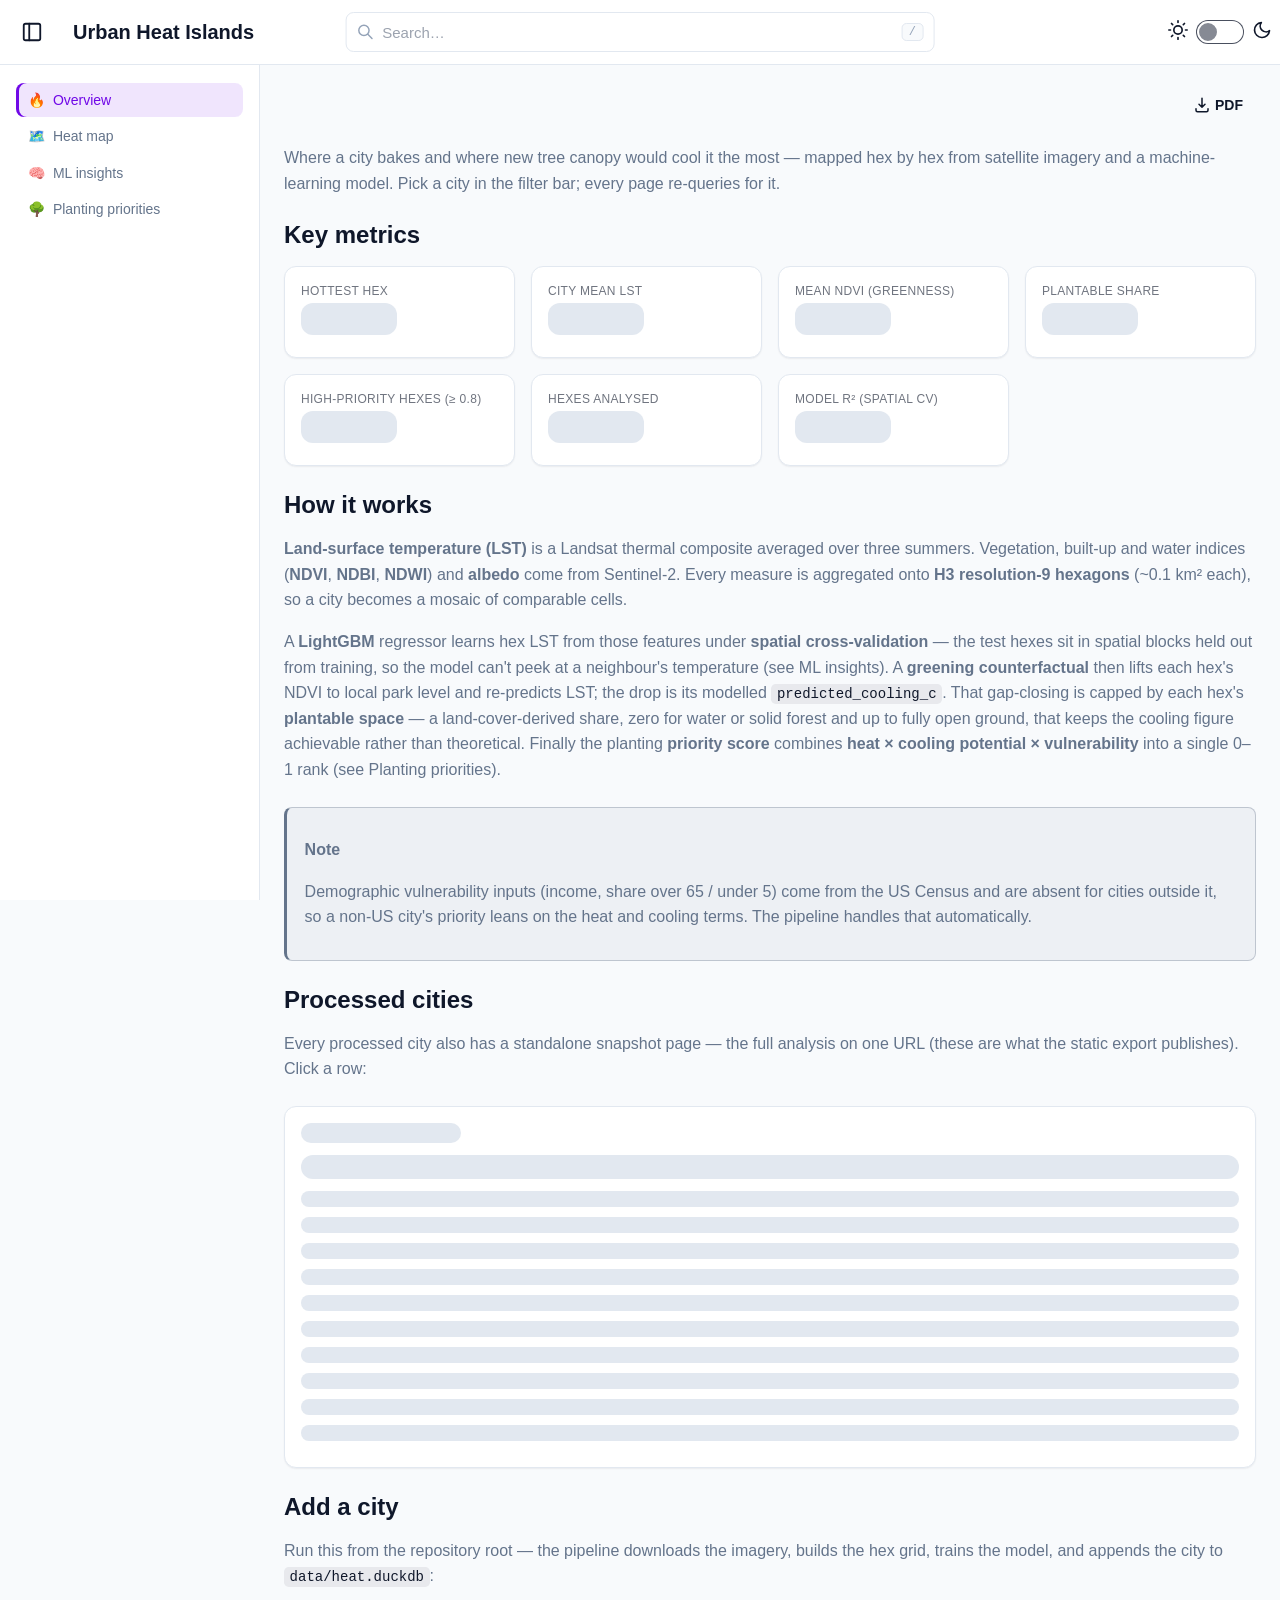
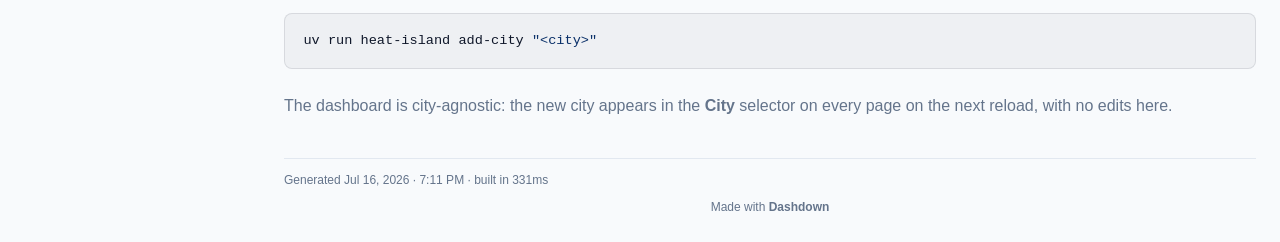
==== site/index.html @ 96547f00 "GitHub Pages: static per-city snapshot pages, committed export, deploy workflow - pages/cities/[city" ====
<!doctype html>
<html lang="en">
<head>
  <meta charset="utf-8" />
  <meta name="viewport" content="width=device-width,initial-scale=1" />
  
  <base href="./"><script>(function(){var n=0,p=location.pathname;p=p.replace(/index\.html$/,'');if(p.charAt(p.length-1)!=='/')p+='/';for(var i=0;i<n;i++)p=p.replace(/[^/]*\/$/,'');var b=document.getElementsByTagName('base')[0];if(b)b.href=location.origin+p;})();</script>
  <title>Overview · Urban Heat Islands</title>
  
  <link rel="icon" href="_dashdown/static/favicon.svg" />
  <!-- Apply theme + embed mode before any paint to prevent flash -->
  <script>
    (function() {
      var p = new URLSearchParams(window.location.search);
      // Embedded view: hide the app shell before first paint. The live server
      // also omits the chrome HTML server-side; this covers the static build
      // (whose template always ships the shell) and any pre-Alpine flash.
      if (p.has('_embed')) document.documentElement.classList.add('dashdown-embed');
      // ?_theme=light|dark lets an embedding host pin the iframe's theme.
      var t = p.get('_theme') || localStorage.getItem('theme') ||
        (window.matchMedia('(prefers-color-scheme: dark)').matches ? 'dark' : 'light');
      document.documentElement.setAttribute('data-theme', t);
      // Desktop sidebar collapse: a saved choice (per-browser) wins over the
      // configured default. Set the class before first paint to avoid a flash;
      // the CSS only acts on it ≥md, and Alpine's $watch keeps it in sync after.
      var sc = localStorage.getItem('dashdown-sidebar-collapsed');
      var collapsed = sc === null ? false : sc === '1';
      if (collapsed) document.documentElement.classList.add('dashdown-sidebar-collapsed');
    })();
    // Theme-switch colour crossfade: add a transient class so the scoped
    // transition in dashdown.css glides light<->dark for ~360ms, then remove it
    // so ordinary hovers stay snappy. No-op under prefers-reduced-motion. Called
    // by the Alpine theme $watch and the OS-preference listener below — never on
    // the initial pre-paint theme set, so first load doesn't fade in.
    window.__dashdownThemeFlash = function () {
      var el = document.documentElement;
      if (window.matchMedia &&
          window.matchMedia('(prefers-reduced-motion: reduce)').matches) return;
      el.classList.add('dashdown-theme-anim');
      window.clearTimeout(el._dashdownThemeTimer);
      el._dashdownThemeTimer = window.setTimeout(function () {
        el.classList.remove('dashdown-theme-anim');
      }, 360);
    };
  </script>
  <!-- Auto-detect OS theme changes while the page is open, unless the user
       has explicitly picked a theme (stored in localStorage). Alpine's
       $watch on `theme` syncs the data-theme attribute. -->
  <script>
    (function() {
      var mq = window.matchMedia('(prefers-color-scheme: dark)');
      var onChange = function(e) {
        if (localStorage.getItem('theme')) return; // user override wins
        var t = e.matches ? 'dark' : 'light';
        if (window.__dashdownThemeFlash) window.__dashdownThemeFlash();
        document.documentElement.setAttribute('data-theme', t);
        var body = document.body;
        if (body && body._x_dataStack) {
          var data = window.Alpine && Alpine.$data ? Alpine.$data(body) : null;
          if (data) data.theme = t;
        }
      };
      if (mq.addEventListener) mq.addEventListener('change', onChange);
      else if (mq.addListener) mq.addListener(onChange);
    })();
  </script>
  <!-- Self-hosted Tailwind + DaisyUI, pre-built at release time. Replaces the
       in-browser Tailwind runtime compiler (and the DaisyUI stylesheet) — no
       external request, no in-browser compile, works offline. -->
  <link rel="stylesheet" href="_dashdown/static/vendor/tailwind.css" />
  <!-- Dashdown custom CSS — after the vendor CSS so its overrides win. -->
  <link rel="stylesheet" href="_dashdown/static/dashdown.css" />
  <script src="_dashdown/static/vendor/echarts.min.js"></script>
</head>
<body x-data="{
  theme: (new URLSearchParams(window.location.search).get('_theme')) ||
         localStorage.getItem('theme') ||
         (window.matchMedia('(prefers-color-scheme: dark)').matches ? 'dark' : 'light'),
  sidebarOpen: false,
  sidebarCollapsed: (function(){ var s = localStorage.getItem('dashdown-sidebar-collapsed'); return s === null ? false : s === '1'; })()
}"
      x-init="document.documentElement.setAttribute('data-theme', theme);
             $watch('theme', value => { if (window.__dashdownThemeFlash) window.__dashdownThemeFlash(); document.documentElement.setAttribute('data-theme', value); });
             $watch('sidebarCollapsed', value => { localStorage.setItem('dashdown-sidebar-collapsed', value ? '1' : '0'); document.documentElement.classList.toggle('dashdown-sidebar-collapsed', value); });">
  
  
  
  
  <header class="dashdown-header navbar bg-base-100 border-b border-base-300">
    
    <div class="flex-none md:hidden">
      <!-- Mobile hamburger menu -->
      <button class="dashdown-mobile-menu-btn btn btn-square btn-ghost"
              aria-label="Open navigation menu"
              @click="sidebarOpen = !sidebarOpen">
        <svg xmlns="http://www.w3.org/2000/svg" width="24" height="24" viewBox="0 0 24 24" fill="none" stroke="currentColor" stroke-width="2" stroke-linecap="round" stroke-linejoin="round">
          <path stroke-linecap="round" stroke-linejoin="round" stroke-width="2" d="M4 6h16M4 12h16M4 18h16" />
        </svg>
      </button>
    </div>
    
    
    <!-- Desktop sidebar collapse toggle. Hidden on mobile (the slide-in
         hamburger handles small screens — see .dashdown-sidebar-toggle-wrap CSS);
         stays visible when collapsed so the nav is one click back. -->
    <div class="flex-none dashdown-sidebar-toggle-wrap">
      <button class="dashdown-sidebar-toggle btn btn-square btn-ghost"
              :class="{ 'is-collapsed': sidebarCollapsed }"
              aria-label="Toggle sidebar"
              :aria-pressed="sidebarCollapsed"
              :title="sidebarCollapsed ? 'Show sidebar' : 'Hide sidebar'"
              @click="sidebarCollapsed = !sidebarCollapsed">
        <svg xmlns="http://www.w3.org/2000/svg" width="22" height="22" viewBox="0 0 24 24" fill="none" stroke="currentColor" stroke-width="2" stroke-linecap="round" stroke-linejoin="round" aria-hidden="true">
          <rect x="3" y="3" width="18" height="18" rx="2" /><path d="M9 3v18" />
        </svg>
      </button>
    </div>
    
    <div class="flex-1 dashdown-brand-wrap">
      <a href="index.html" class="dashdown-brand btn btn-ghost text-xl font-bold"><span class="dashdown-brand-title">Urban Heat Islands</span></a>
    </div>
    
    
    <div class="dashdown-header-search"><div class="dashdown-site-search" data-async-component="site-search" data-config='{"max_results":8}'>
  <div class="dashdown-site-search-box">
    <svg class="dashdown-site-search-icon" fill="none" stroke="currentColor" stroke-width="2" viewBox="0 0 24 24" aria-hidden="true"><path stroke-linecap="round" d="M21 21l-6-6m2-5a7 7 0 11-14 0 7 7 0 0114 0z"/></svg>
    <input type="text" class="input input-sm dashdown-site-search-input" placeholder="Search…" aria-label="Search documentation" autocomplete="off" spellcheck="false" role="combobox" aria-expanded="false" aria-autocomplete="list">
    <kbd class="dashdown-site-search-hint" aria-hidden="true">/</kbd>
  </div>
  <div class="dashdown-site-search-results" role="listbox" hidden></div>
</div></div>
    
    <div class="flex-none dashdown-header-actions">
      
      
      
      <label class="flex cursor-pointer gap-2">
        <svg xmlns="http://www.w3.org/2000/svg" width="20" height="20" viewBox="0 0 24 24" fill="none" stroke="currentColor" stroke-width="2" stroke-linecap="round" stroke-linejoin="round">
          <circle cx="12" cy="12" r="5" />
          <path d="M12 1v2M12 21v2M4.2 4.2l1.4 1.4M18.4 18.4l1.4 1.4M1 12h2M21 12h2M4.2 19.8l1.4-1.4M18.4 5.6l1.4-1.4" />
        </svg>
        <input type="checkbox" :checked="theme === 'dark'" class="toggle" @click="theme = theme === 'light' ? 'dark' : 'light'; localStorage.setItem('theme', theme)" />
        <svg xmlns="http://www.w3.org/2000/svg" width="20" height="20" viewBox="0 0 24 24" fill="none" stroke="currentColor" stroke-width="2" stroke-linecap="round" stroke-linejoin="round">
          <path d="M21 12.79A9 9 0 1 1 11.21 3 7 7 0 0 0 21 12.79z"></path>
        </svg>
      </label>
    </div>
  </header>
  
  
  
  <div class="dashdown-layout">
    
    <aside class="dashdown-sidebar bg-base-200 border-r border-base-300"
           :class="{ 'open': sidebarOpen }">
      
      
      <div class="dashdown-sidebar-search"><div class="dashdown-site-search" data-async-component="site-search" data-config='{"max_results":8}'>
  <div class="dashdown-site-search-box">
    <svg class="dashdown-site-search-icon" fill="none" stroke="currentColor" stroke-width="2" viewBox="0 0 24 24" aria-hidden="true"><path stroke-linecap="round" d="M21 21l-6-6m2-5a7 7 0 11-14 0 7 7 0 0114 0z"/></svg>
    <input type="text" class="input input-sm dashdown-site-search-input" placeholder="Search…" aria-label="Search documentation" autocomplete="off" spellcheck="false" role="combobox" aria-expanded="false" aria-autocomplete="list">
    <kbd class="dashdown-site-search-hint" aria-hidden="true">/</kbd>
  </div>
  <div class="dashdown-site-search-results" role="listbox" hidden></div>
</div></div>
      
      <nav class="dashdown-sidenav">
        <ul class="dashdown-sidenav-list p-4">
<li class="dashdown-sidenav-item">
<a href="index.html" class="dashdown-sidenav-link active"><span class="dashdown-sidenav-icon">🔥</span> Overview</a>
</li>
<li class="dashdown-sidenav-item">
<a href="heat-map/index.html" class="dashdown-sidenav-link "><span class="dashdown-sidenav-icon">🗺️</span> Heat map</a>
</li>
<li class="dashdown-sidenav-item">
<a href="ml-insights/index.html" class="dashdown-sidenav-link "><span class="dashdown-sidenav-icon">🧠</span> ML insights</a>
</li>
<li class="dashdown-sidenav-item">
<a href="priorities/index.html" class="dashdown-sidenav-link "><span class="dashdown-sidenav-icon">🌳</span> Planting priorities</a>
</li>
</ul>
      </nav>
    </aside>

    <!-- Sidebar overlay for mobile -->
    <div class="dashdown-sidebar-overlay"
         @click="sidebarOpen = false"
         x-show="sidebarOpen"></div>
    

    <script id="dashdown-data" type="application/json">{}</script>
    <script id="dashdown-query-defs" type="application/json">{"cities": {"connector": "heat", "params": [], "data_url": "_dashdown/data/heat/cities.json"}, "kpis": {"connector": "heat", "params": ["city"], "data_url": "_dashdown/data/heat/kpis.json"}, "model_r2": {"connector": "heat", "params": ["city"], "data_url": "_dashdown/data/heat/model_r2.json"}, "cities_dir": {"connector": "heat", "params": [], "data_url": "_dashdown/data/heat/cities_dir.json"}}</script>
    
    
    <!-- Present only in `dashdown build` static export: routes query data to pre-rendered JSON. -->
    <script id="dashdown-build" type="application/json">{"static": true, "dataBase": "_dashdown/data", "builtAt": "2026-07-16T19:11:29.462725+00:00"}</script>
    
    
    <!-- Production / static: no file watcher, so don't open the live-reload SSE
         (it would just hold one idle connection per viewer). -->
    <script>window.__dashdownNoLiveReload = true;</script>
    
    
    <!-- From the `branding:` block in dashdown.yaml; chart.js applies the palette. -->
    <script id="dashdown-branding" type="application/json">{"palette": ["#e45756", "#4c78a8", "#f58518", "#54a24b"]}</script>
    
    
    <main class="dashdown-main p-6" data-page-width="l">
      
      
      <div class="dashdown-page-topbar dashdown-content-col">
        
        <div class="dashdown-page-actions"><button type="button" id="dashdown-pdf-btn" class="btn btn-ghost btn-sm gap-1" title="Export this page as PDF"><svg xmlns="http://www.w3.org/2000/svg" width="18" height="18" viewBox="0 0 24 24" fill="none" stroke="currentColor" stroke-width="2" stroke-linecap="round" stroke-linejoin="round" aria-hidden="true"><path d="M12 3v12m0 0l-4-4m4 4l4-4M4 17v2a2 2 0 002 2h12a2 2 0 002-2v-2"/></svg>PDF</button></div>
      </div>
      

      
      <div class="dashdown-content-col dashdown-prose">
        
<p>Where a city bakes and where new tree canopy would cool it the most — mapped hex
by hex from satellite imagery and a machine-learning model. Pick a city in the
filter bar; every page re-queries for it.</p>
<h2 id="key-metrics">Key metrics <a class="header-anchor" href="#key-metrics">#</a></h2>
<div id="dashdown-grid-f46b1042" class="dashdown-grid dashdown-grid-responsive" style="grid-template-columns:repeat(4,minmax(0,1fr));gap:var(--dashdown-grid-gap, 1rem);" data-cols="4"><div id="dashdown-counter-091781c8" data-async-component="counter" data-config="{&quot;query_name&quot;: &quot;kpis&quot;, &quot;row&quot;: 0, &quot;prefix&quot;: &quot;&quot;, &quot;suffix&quot;: &quot;\u00b0C&quot;, &quot;column&quot;: &quot;hottest_hex&quot;, &quot;format&quot;: &quot;number&quot;, &quot;decimals&quot;: 1}" data-query-name="kpis" class="dashdown-counter card bg-base-100 border border-base-300 p-4 flex flex-col"><div class="dashdown-counter-head flex items-center justify-between gap-2"><div class="dashdown-counter-label text-xs font-medium uppercase tracking-wide text-base-content/60">Hottest hex</div><span class="dashdown-counter-delta"></span></div><div class="dashdown-counter-value text-base-content text-2xl font-semibold mt-1"><span class="dashdown-counter-skeleton skeleton inline-block w-24 h-8"></span></div></div>
<div id="dashdown-counter-24e992d9" data-async-component="counter" data-config="{&quot;query_name&quot;: &quot;kpis&quot;, &quot;row&quot;: 0, &quot;prefix&quot;: &quot;&quot;, &quot;suffix&quot;: &quot;\u00b0C&quot;, &quot;column&quot;: &quot;mean_lst&quot;, &quot;format&quot;: &quot;number&quot;, &quot;decimals&quot;: 1}" data-query-name="kpis" class="dashdown-counter card bg-base-100 border border-base-300 p-4 flex flex-col"><div class="dashdown-counter-head flex items-center justify-between gap-2"><div class="dashdown-counter-label text-xs font-medium uppercase tracking-wide text-base-content/60">City mean LST</div><span class="dashdown-counter-delta"></span></div><div class="dashdown-counter-value text-base-content text-2xl font-semibold mt-1"><span class="dashdown-counter-skeleton skeleton inline-block w-24 h-8"></span></div></div>
<div id="dashdown-counter-98c005b5" data-async-component="counter" data-config="{&quot;query_name&quot;: &quot;kpis&quot;, &quot;row&quot;: 0, &quot;prefix&quot;: &quot;&quot;, &quot;suffix&quot;: &quot;&quot;, &quot;column&quot;: &quot;mean_ndvi&quot;, &quot;format&quot;: &quot;number&quot;, &quot;decimals&quot;: 2}" data-query-name="kpis" class="dashdown-counter card bg-base-100 border border-base-300 p-4 flex flex-col"><div class="dashdown-counter-head flex items-center justify-between gap-2"><div class="dashdown-counter-label text-xs font-medium uppercase tracking-wide text-base-content/60">Mean NDVI (greenness)</div><span class="dashdown-counter-delta"></span></div><div class="dashdown-counter-value text-base-content text-2xl font-semibold mt-1"><span class="dashdown-counter-skeleton skeleton inline-block w-24 h-8"></span></div></div>
<div id="dashdown-counter-09b942b5" data-async-component="counter" data-config="{&quot;query_name&quot;: &quot;kpis&quot;, &quot;row&quot;: 0, &quot;prefix&quot;: &quot;&quot;, &quot;suffix&quot;: &quot;&quot;, &quot;column&quot;: &quot;mean_plantable&quot;, &quot;format&quot;: &quot;number&quot;, &quot;decimals&quot;: 2}" data-query-name="kpis" class="dashdown-counter card bg-base-100 border border-base-300 p-4 flex flex-col"><div class="dashdown-counter-head flex items-center justify-between gap-2"><div class="dashdown-counter-label text-xs font-medium uppercase tracking-wide text-base-content/60">Plantable share</div><span class="dashdown-counter-delta"></span></div><div class="dashdown-counter-value text-base-content text-2xl font-semibold mt-1"><span class="dashdown-counter-skeleton skeleton inline-block w-24 h-8"></span></div></div>
<div id="dashdown-counter-65392784" data-async-component="counter" data-config="{&quot;query_name&quot;: &quot;kpis&quot;, &quot;row&quot;: 0, &quot;prefix&quot;: &quot;&quot;, &quot;suffix&quot;: &quot;&quot;, &quot;column&quot;: &quot;high_priority&quot;, &quot;format&quot;: &quot;number&quot;, &quot;decimals&quot;: 0}" data-query-name="kpis" class="dashdown-counter card bg-base-100 border border-base-300 p-4 flex flex-col"><div class="dashdown-counter-head flex items-center justify-between gap-2"><div class="dashdown-counter-label text-xs font-medium uppercase tracking-wide text-base-content/60">High-priority hexes (≥ 0.8)</div><span class="dashdown-counter-delta"></span></div><div class="dashdown-counter-value text-base-content text-2xl font-semibold mt-1"><span class="dashdown-counter-skeleton skeleton inline-block w-24 h-8"></span></div></div>
<div id="dashdown-counter-d9264798" data-async-component="counter" data-config="{&quot;query_name&quot;: &quot;kpis&quot;, &quot;row&quot;: 0, &quot;prefix&quot;: &quot;&quot;, &quot;suffix&quot;: &quot;&quot;, &quot;column&quot;: &quot;n_hexes&quot;, &quot;format&quot;: &quot;number&quot;, &quot;decimals&quot;: 0}" data-query-name="kpis" class="dashdown-counter card bg-base-100 border border-base-300 p-4 flex flex-col"><div class="dashdown-counter-head flex items-center justify-between gap-2"><div class="dashdown-counter-label text-xs font-medium uppercase tracking-wide text-base-content/60">Hexes analysed</div><span class="dashdown-counter-delta"></span></div><div class="dashdown-counter-value text-base-content text-2xl font-semibold mt-1"><span class="dashdown-counter-skeleton skeleton inline-block w-24 h-8"></span></div></div>
<div id="dashdown-counter-191b74ad" data-async-component="counter" data-config="{&quot;query_name&quot;: &quot;model_r2&quot;, &quot;row&quot;: 0, &quot;prefix&quot;: &quot;&quot;, &quot;suffix&quot;: &quot;&quot;, &quot;column&quot;: &quot;r2&quot;, &quot;format&quot;: &quot;number&quot;, &quot;decimals&quot;: 3}" data-query-name="model_r2" class="dashdown-counter card bg-base-100 border border-base-300 p-4 flex flex-col"><div class="dashdown-counter-head flex items-center justify-between gap-2"><div class="dashdown-counter-label text-xs font-medium uppercase tracking-wide text-base-content/60">Model R² (spatial CV)</div><span class="dashdown-counter-delta"></span></div><div class="dashdown-counter-value text-base-content text-2xl font-semibold mt-1"><span class="dashdown-counter-skeleton skeleton inline-block w-24 h-8"></span></div></div></div>
<h2 id="how-it-works">How it works <a class="header-anchor" href="#how-it-works">#</a></h2>
<p><strong>Land-surface temperature (LST)</strong> is a Landsat thermal composite averaged over
three summers. Vegetation, built-up and water indices (<strong>NDVI</strong>, <strong>NDBI</strong>,
<strong>NDWI</strong>) and <strong>albedo</strong> come from Sentinel-2. Every measure is aggregated onto
<strong>H3 resolution-9 hexagons</strong> (~0.1 km² each), so a city becomes a mosaic of
comparable cells.</p>
<p>A <strong>LightGBM</strong> regressor learns hex LST from those features under <strong>spatial
cross-validation</strong> — the test hexes sit in spatial blocks held out from training,
so the model can't peek at a neighbour's temperature (see
<a href="ml-insights/index.html">ML insights</a>). A <strong>greening counterfactual</strong> then lifts each hex's
NDVI to local park level and re-predicts LST; the drop is its modelled
<code>predicted_cooling_c</code>. That gap-closing is capped by each hex's <strong>plantable
space</strong> — a land-cover-derived share, zero for water or solid forest and up to
fully open ground, that keeps the cooling figure achievable rather than
theoretical. Finally the planting <strong>priority score</strong> combines
<strong>heat × cooling potential × vulnerability</strong> into a single 0–1 rank
(see <a href="priorities/index.html">Planting priorities</a>).</p>
<div class="dashdown-callout dashdown-callout-note"><p class="dashdown-callout-title">Note</p><p>Demographic vulnerability inputs (income, share over 65 / under 5) come from the
US Census and are absent for cities outside it, so a non-US city's priority leans
on the heat and cooling terms. The pipeline handles that automatically.</p>
</div><h2 id="processed-cities">Processed cities <a class="header-anchor" href="#processed-cities">#</a></h2>
<p>Every processed city also has a standalone snapshot page — the full analysis on
one URL (these are what the static export publishes). Click a row:</p>
<div class="dashdown-table card bg-base-100 border border-base-300" id="dashdown-table-a73332b6" data-async-component="table" data-config="{&quot;query_name&quot;: &quot;cities_dir&quot;, &quot;title&quot;: &quot;Cities in data/heat.duckdb&quot;, &quot;limit&quot;: 100, &quot;link_column&quot;: null, &quot;link_pattern&quot;: null, &quot;empty_message&quot;: &quot;No data available&quot;, &quot;page_size&quot;: 10, &quot;row_link&quot;: &quot;/cities/{city_id}&quot;, &quot;search&quot;: true, &quot;search_placeholder&quot;: &quot;Search\u2026&quot;, &quot;search_auto&quot;: true, &quot;export&quot;: true}" data-component-id="dashdown-table-a73332b6" data-query-name="cities_dir"><div class="card-body p-4"><div class="dashdown-table-skeleton"><div class="skeleton h-5 w-40 mb-3"></div><div class="skeleton h-6 w-full mb-3"></div><div class="skeleton h-4 w-full mb-2.5"></div><div class="skeleton h-4 w-full mb-2.5"></div><div class="skeleton h-4 w-full mb-2.5"></div><div class="skeleton h-4 w-full mb-2.5"></div><div class="skeleton h-4 w-full mb-2.5"></div><div class="skeleton h-4 w-full mb-2.5"></div><div class="skeleton h-4 w-full mb-2.5"></div><div class="skeleton h-4 w-full mb-2.5"></div><div class="skeleton h-4 w-full mb-2.5"></div><div class="skeleton h-4 w-full mb-2.5"></div></div></div></div>
<h2 id="add-a-city">Add a city <a class="header-anchor" href="#add-a-city">#</a></h2>
<p>Run this from the repository root — the pipeline downloads the imagery, builds
the hex grid, trains the model, and appends the city to <code>data/heat.duckdb</code>:</p>
<pre class="dashdown-code highlight" data-lang="bash"><code>uv<span class="w"> </span>run<span class="w"> </span>heat-island<span class="w"> </span>add-city<span class="w"> </span><span class="s2">&quot;&lt;city&gt;&quot;</span></code></pre>
<p>The dashboard is city-agnostic: the new city appears in the <strong>City</strong> selector on
every page on the next reload, with no edits here.</p>

      </div>

      
      
      <footer class="dashdown-build-stamp dashdown-content-col">
        Generated <time datetime="2026-07-16T19:11:29.462725+00:00" data-dashdown-build-time>Jul 16, 2026 at 19:11 UTC</time> · built in 331ms
      </footer>
      

      
      <footer class="dashdown-made-with dashdown-content-col">
        Made with <a href="https://github.com/DirendAI/dashdown" target="_blank" rel="noopener noreferrer">Dashdown</a>
      </footer>
    </main>
  </div>
  <script type="module" src="_dashdown/static/dashdown.js"></script>
  <script defer src="_dashdown/static/vendor/alpine.min.js"></script>
</body>
</html>
---- site/_dashdown/static/dashdown.css ----
/* Self-hosted Inter (variable, latin) — replaces the Google Fonts CDN @import
   so the app needs no external request and works offline. URL is relative to
   this stylesheet, so it resolves on the dev server and in static exports. */
@font-face {
  font-family: 'Inter';
  font-style: normal;
  font-display: swap;
  font-weight: 100 900;
  src: url('vendor/fonts/inter.woff2') format('woff2');
}

:root {
  --sidebar-width: 260px;

  /* --- Design tokens --------------------------------------------------------
     Single source for the dashboard's spacing/radius/shadow values (lifted from
     docs/design/mockups). Framework rules below reference these instead of
     hard-coding literals; a project's static/custom.css loads last and can
     override any of them (e.g. `:root { --dashdown-radius-card: 0; }`). */
  --dashdown-radius-card: 0.75rem;    /* cards & card-like boxes (mockup rounded-xl) */
  --dashdown-radius-control: 0.5rem;  /* nav links, inputs, small boxes (mockup rounded-lg) */
  --dashdown-grid-gap: 1rem;          /* Grid / KPI-row cell gap (mockup gap-4) */
  --dashdown-space-section: 1.5rem;   /* vertical rhythm between dashboard blocks */

  /* Elevation scale. Cards used to sit flat (border only) on a single surface,
     which read undifferentiated; these give a soft resting shadow plus a lift on
     hover so data widgets feel like raised objects. Slate-tinted (not pure
     black) so the shadow harmonizes with the slate palette in light mode. The
     dark theme redefines these (black, higher alpha) since a slate shadow is
     invisible on the slate-950 page — see the [data-theme="dark"] block. */
  --dashdown-shadow-card: 0 1px 2px rgb(15 23 42 / 0.04), 0 1px 3px -1px rgb(15 23 42 / 0.07);
  --dashdown-shadow-raised: 0 4px 12px rgb(15 23 42 / 0.10);
  --dashdown-shadow-hover: 0 8px 24px -6px rgb(15 23 42 / 0.16), 0 3px 8px -4px rgb(15 23 42 / 0.10);
}

/* Graft the radius tokens onto DaisyUI's own radius variables for the shipped
   light/dark themes, so DaisyUI-styled surfaces (`card`, `btn`, `select`, …)
   follow the same tokens as the framework's CSS. Scoped to light/dark — a
   project opting into another DaisyUI theme keeps that theme's own radii.
   (This wins over vendor/tailwind.css by stylesheet order, and custom.css
   still wins over this.) */
[data-theme="light"],
[data-theme="dark"] {
  --rounded-box: var(--dashdown-radius-card);
  --rounded-btn: var(--dashdown-radius-control);
}

/* Color tokens (from the design mockups): indigo primary + slate neutrals,
   overriding DaisyUI's stock light/dark palettes. Values are oklch triplets
   (DaisyUI's variable format). Surface mapping: --b1 = raised surfaces
   (header / sidebar / cards), --b2 = the page background one step down,
   --b3 = hairline borders. --bc2/--bc3 are the framework's secondary /
   faint text tints (referenced throughout this file).
   Like the radii: scoped to light/dark, overridable from custom.css. */
[data-theme="light"] {
  --p: 49.1% 0.27 292.58;       /* violet-700 #6d28d9 — distinctive vs. stock indigo, deep/premium */
  --pc: 100% 0 0;
  --b2: 98.42% 0.0034 247.86;   /* slate-50  #f8fafc */
  --b3: 92.88% 0.0126 255.51;   /* slate-200 #e2e8f0 */
  --bc: 20.77% 0.0398 265.75;   /* slate-900 #0f172a */
  --bc2: 55.44% 0.0407 257.42;  /* slate-500 #64748b */
  --bc3: 71.07% 0.0351 256.79;  /* slate-400 #94a3b8 */
}

[data-theme="dark"] {
  --p: 70.2% 0.183 293.54;      /* violet-400 #a78bfa */
  --pc: 100% 0 0;
  --b1: 20.77% 0.0398 265.75;   /* slate-900 #0f172a */
  --b2: 12.88% 0.0406 264.70;   /* slate-950 #020617 */
  --b3: 27.95% 0.0368 260.03;   /* slate-800 #1e293b */
  --bc: 92.88% 0.0126 255.51;   /* slate-200 #e2e8f0 */
  --bc2: 71.07% 0.0351 256.79;  /* slate-400 #94a3b8 */
  --bc3: 55.44% 0.0407 257.42;  /* slate-500 #64748b */

  /* A slate-tinted shadow is invisible on the slate-950 page; use black with
     higher alpha so dark-mode cards still read as raised on hover. */
  --dashdown-shadow-card: 0 1px 2px rgb(0 0 0 / 0.30);
  --dashdown-shadow-raised: 0 6px 18px rgb(0 0 0 / 0.45);
  --dashdown-shadow-hover: 0 10px 28px -6px rgb(0 0 0 / 0.55), 0 4px 10px -4px rgb(0 0 0 / 0.4);
}

* { box-sizing: border-box; }

/* Smooth page transitions */
@view-transition {
  navigation: auto;
}
::view-transition-old(root) {
  animation: 120ms ease-out both fade-out;
}
::view-transition-new(root) {
  animation: 150ms ease-in both fade-in;
}
@keyframes fade-out {
  to { opacity: 0; }
}
@keyframes fade-in {
  from { opacity: 0; }
}

/* Fallback fade-in for browsers without View Transitions */
@supports not (view-transition-name: none) {
  body {
    animation: 150ms ease-in fade-in;
  }
}

body {
  margin: 0;
  font-family: 'Inter', -apple-system, BlinkMacSystemFont, "Segoe UI", Roboto, sans-serif;
  line-height: 1.6;
  /* Page sits one step below the raised surfaces (header/sidebar/cards on
     --b1), per the mockups: slate-50 page / white cards in light mode. */
  background-color: var(--fallback-b2, oklch(var(--b2) / 1));
}

/* DaisyUI theme customization */
[data-theme="light"] {
  --fallback-p1: #2563eb;
}

[data-theme="dark"] {
  --fallback-p1: #3b82f6;
}
.dashdown-header {
  position: sticky;
  top: 0;
  z-index: 100;
}

.dashdown-brand {
  text-decoration: none;
  /* DaisyUI's `.btn` sets `flex-wrap: wrap`; on a tight mobile header that wraps
     the logo + title onto two lines. Keep them on one line (the title
     ellipsis-truncates instead — see the <768px rules below). */
  flex-wrap: nowrap;
}

.dashdown-brand-logo {
  height: 1.75rem;
  width: auto;
  max-width: 12rem;
  margin-right: 0.5rem;
  object-fit: contain;
  flex-shrink: 0;
}

/* --- Layout: sidebar + main -------------------------------------------- */
.dashdown-layout {
  display: flex;
  min-height: calc(100vh - 65px);
}
.dashdown-sidebar {
  width: var(--sidebar-width);
  flex-shrink: 0;
  overflow-y: auto;
  position: sticky;
  top: 65px;
  height: calc(100vh - 65px);
  /* Ensure sidebar is visible */
  display: block !important;
  visibility: visible !important;
  /* Raised surface (--b1) on the --b2 page, hairline --b3 border — same
     treatment as the header and cards, per the mockups. */
  border-right: 1px solid var(--fallback-b3, oklch(var(--b3) / 1)) !important;
  background-color: var(--fallback-b1, oklch(var(--b1) / 1)) !important;
}
.dashdown-main {
  flex: 1;
  min-width: 0;
}

/* --- Content column width ---------------------------------------------- */
/* The centered reading column, shared by the topbar, the prose body, and the
   footers so they stay in lockstep. Width is a per-page knob: <main> carries a
   `data-page-width` (from a page's frontmatter `width:` / the `layout:` config
   default) that sets the `--dashdown-content-max` var, which every column below
   inherits. `l` is the historical full-dashboard width (was max-w-7xl); `m`/`s`
   narrow it for article-style pages. */
.dashdown-content-col {
  max-width: var(--dashdown-content-max, 80rem);
  margin-inline: auto;
}
.dashdown-main[data-page-width="s"] { --dashdown-content-max: 44rem; }
.dashdown-main[data-page-width="m"] { --dashdown-content-max: 60rem; }
.dashdown-main[data-page-width="l"] { --dashdown-content-max: 80rem; }

/* --- Header hidden (frontmatter `header: false`) ------------------------ */
/* The layout min-height and the sticky sidebar hardcode a 65px offset for the
   sticky app header; with no header, reclaim that space so there's no phantom
   gap at the top (e.g. a single-page blog, or header off but nav on). */
.dashdown-layout.dashdown-no-header {
  min-height: 100vh;
}
.dashdown-no-header .dashdown-sidebar {
  top: 0;
  height: 100vh;
}

/* --- Floating theme toggle (chrome-less pages) ------------------------- */
/* Rendered whenever the header is hidden (unless `layout.theme_toggle` / a page's
   `theme_toggle:` frontmatter opts out) — the header carries its own toggle when
   shown. A small, unobtrusive sun/moon button pinned top-right so a reader of a
   header-less page can still flip light/dark. Same raised-surface treatment as
   the header/cards (--b1 fill, --b3 hairline, resting shadow). Which glyph shows
   is CSS-driven off <html data-theme> (set pre-paint), so it never flashes both
   icons before Alpine hydrates; the click flips the Alpine `theme`, re-stamping
   data-theme so the store + OS-preference listener stay in sync. */
.dashdown-theme-fab {
  position: fixed;
  top: 0.85rem;
  right: 0.85rem;
  z-index: 90;
  display: inline-flex;
  align-items: center;
  justify-content: center;
  width: 2.25rem;
  height: 2.25rem;
  padding: 0;
  border: 1px solid var(--fallback-b3, oklch(var(--b3) / 1));
  border-radius: 9999px;
  background-color: var(--fallback-b1, oklch(var(--b1) / 1));
  color: var(--fallback-bc2, oklch(var(--bc2) / 1));
  cursor: pointer;
  box-shadow: var(--dashdown-shadow-card);
  transition: color 0.15s ease, box-shadow 0.15s ease, transform 0.15s ease;
}
.dashdown-theme-fab:hover {
  color: var(--fallback-bc, oklch(var(--bc) / 1));
  box-shadow: var(--dashdown-shadow-raised);
  transform: translateY(-1px);
}
.dashdown-theme-fab:focus-visible {
  outline: 2px solid var(--fallback-p, oklch(var(--p) / 1));
  outline-offset: 2px;
}
/* Icon swap: sun in light mode, moon in dark — keyed off <html data-theme>. */
.dashdown-theme-fab-moon { display: none; }
[data-theme="dark"] .dashdown-theme-fab-sun { display: none; }
[data-theme="dark"] .dashdown-theme-fab-moon { display: inline-flex; }
/* The fab shares the top-right corner with the page-action cluster (PDF/Embed)
   that rides the top-bar. On a full-width page whose content reaches the viewport
   edge they'd collide, so reserve a little corner space to hold the actions clear
   of the fixed button. Harmless on narrow (centered) columns, where the actions
   never reach that far right anyway. */
.dashdown-has-theme-fab .dashdown-page-topbar {
  padding-right: 3rem;
}

/* --- Desktop sidebar collapse ------------------------------- */
/* The header toggle flips `sidebarCollapsed` (Alpine), which adds/removes the
   `dashdown-sidebar-collapsed` class on <html> (also set pre-paint to avoid a
   flash). When collapsed, hide the nav on desktop so <main> (flex:1) reclaims
   the full width. Desktop-only: mobile keeps its own slide-in (governed by the
   `.open` class / `sidebarOpen`), so this is scoped ≥768px and never fights it.
   `!important` to beat the sidebar's own `display:block !important` base rule. */
@media (min-width: 768px) {
  .dashdown-sidebar-collapsed .dashdown-sidebar {
    display: none !important;
  }
}
/* The toggle control lives in the header but is desktop-only — on mobile the
   slide-in hamburger does the job. */
.dashdown-sidebar-toggle-wrap {
  display: none;
}
@media (min-width: 768px) {
  .dashdown-sidebar-toggle-wrap {
    display: flex;
    align-items: center;
  }
}
/* Subtle affordance that the nav is hidden — dim the icon when collapsed. */
.dashdown-sidebar-toggle.is-collapsed {
  opacity: 0.6;
}

/* --- Embed mode (?_embed) ---------------------------------------------- */
/* The `dashdown-embed` class is set on <html> pre-paint (page.html) and the
   live server also omits the chrome HTML server-side. These rules hide the app
   shell so a page can sit in an external <iframe>; the static build relies on
   them entirely (its template always ships the chrome). The content + filter
   bar live in <main>, so the page stays interactive. */
.dashdown-embed .dashdown-header,
.dashdown-embed .dashdown-sidebar,
.dashdown-embed .dashdown-sidebar-overlay,
.dashdown-embed .dashdown-breadcrumbs,
.dashdown-embed .dashdown-page-topbar,
.dashdown-embed .dashdown-build-stamp,
.dashdown-embed .dashdown-made-with,
.dashdown-embed .dashdown-theme-fab {
  display: none !important;
}
.dashdown-embed .dashdown-layout {
  min-height: 0;
}
.dashdown-embed .dashdown-main {
  /* Trim the app's p-6 gutter — the embedding host controls outer spacing. */
  padding: 1rem !important;
}

/* --- Embed snippet modal (the header "Embed" button) ------------------- */
.dashdown-embed-modal {
  position: fixed;
  inset: 0;
  z-index: 200;
  display: flex;
  align-items: center;
  justify-content: center;
  padding: 1rem;
  background: rgb(0 0 0 / 0.45);
}
.dashdown-embed-modal[hidden] {
  display: none;
}
.dashdown-embed-modal-panel {
  width: min(40rem, 100%);
  max-height: 90vh;
  overflow: auto;
  background: var(--fallback-b1, oklch(var(--b1) / 1));
  color: var(--fallback-bc, oklch(var(--bc) / 1));
  border: 1px solid var(--fallback-b3, oklch(var(--b3) / 1));
  border-radius: var(--dashdown-radius-card, 0.75rem);
  box-shadow: 0 10px 30px rgb(0 0 0 / 0.2);
  padding: 1.25rem;
}
.dashdown-embed-modal-title {
  font-size: 1.05rem;
  font-weight: 600;
  margin: 0 0 0.25rem;
}
.dashdown-embed-modal-hint {
  font-size: 0.85rem;
  opacity: 0.7;
  margin: 0 0 0.75rem;
}
.dashdown-embed-modal-code {
  width: 100%;
  min-height: 7rem;
  font-family: ui-monospace, SFMono-Regular, Menlo, monospace;
  font-size: 0.8rem;
  line-height: 1.5;
  padding: 0.6rem 0.7rem;
  border: 1px solid var(--fallback-b3, oklch(var(--b3) / 1));
  border-radius: var(--dashdown-radius-control, 0.5rem);
  background: var(--fallback-b2, oklch(var(--b2) / 1));
  color: inherit;
  resize: vertical;
}
.dashdown-embed-modal-actions {
  display: flex;
  gap: 0.5rem;
  justify-content: flex-end;
  margin-top: 0.9rem;
}

/* --- Sidebar nav -------------------------------------------------------- */
.dashdown-sidenav-list {
  list-style: none !important;
  margin: 0 !important;
  padding: 0 !important;
  display: block !important;
  visibility: visible !important;
}

.dashdown-sidenav-list.p-4 {
  padding: 1rem !important;
}

.dashdown-sidenav-list.pl-4 {
  padding-left: 1rem !important;
}

.dashdown-sidenav-item {
  margin: 0.125rem 0 !important;
  display: block !important;
  visibility: visible !important;
}

.dashdown-sidenav-item > * {
  visibility: visible !important;
}

.dashdown-sidenav-link {
  display: block;
  padding: 0.375rem 0.75rem;
  font-size: 0.875rem;
  text-decoration: none;
  border-radius: var(--dashdown-radius-control);
  transition: all 0.12s;
  white-space: nowrap;
  overflow: hidden;
  text-overflow: ellipsis;
  /* Secondary tint at rest (mockup: slate-600 links on a white sidebar);
     full text color on hover. Hover bg is a bc-tint so it reads as "one
     step up" in both light and dark mode. */
  color: var(--fallback-bc2, oklch(var(--bc2) / 1)) !important;
  background: transparent !important;
}

.dashdown-sidenav-link:hover {
  background: oklch(var(--bc) / 0.06) !important;
  color: var(--fallback-bc, oklch(var(--bc) / 1)) !important;
}

.dashdown-sidenav-link.active {
  background: oklch(var(--p) / 0.1) !important;
  color: var(--fallback-p, oklch(var(--p) / 1)) !important;
  font-weight: 500 !important;
  box-shadow: inset 3px 0 0 var(--fallback-p, oklch(var(--p) / 1));
}

.dashdown-sidenav-link.active:hover {
  background: oklch(var(--p) / 0.16) !important;
  color: var(--fallback-p, oklch(var(--p) / 1)) !important;
}

.dashdown-sidenav-group {
  font-weight: 600;
  font-size: 0.75rem;
  text-transform: uppercase;
  letter-spacing: 0.05em;
  padding: 0.375rem 0.75rem;
  cursor: default;
  color: var(--fallback-bc2, oklch(var(--bc2) / 1)) !important;
}

.dashdown-sidenav-icon {
  margin-right: 0.25rem;
}

/* Collapsible nav groups (native <details>). The label keeps its
   .dashdown-sidenav-link look; a caret on the right rotates when open. */
.dashdown-sidenav-details {
  margin: 0;
}
.dashdown-sidenav-summary {
  display: flex;
  align-items: center;
  list-style: none;
  cursor: pointer;
}
.dashdown-sidenav-summary::-webkit-details-marker {
  display: none;
}
.dashdown-sidenav-summary > .dashdown-sidenav-link {
  flex: 1 1 auto;
  min-width: 0;
}
.dashdown-sidenav-caret {
  flex: none;
  display: inline-flex;
  align-items: center;
  padding: 0.25rem 0.4rem;
  border-radius: var(--dashdown-radius-control);
  color: var(--fallback-bc3, oklch(var(--bc3) / 1));
  transition: transform 0.15s ease, background 0.12s;
}
.dashdown-sidenav-caret svg {
  width: 0.85rem;
  height: 0.85rem;
}
.dashdown-sidenav-caret:hover {
  background: oklch(var(--bc) / 0.06);
  color: var(--fallback-bc, oklch(var(--bc) / 1));
}
.dashdown-sidenav-details[open] > .dashdown-sidenav-summary .dashdown-sidenav-caret {
  transform: rotate(90deg);
}

/* Bundled named SVG nav icons (icon: home) — monochrome, follow currentColor. */
.dashdown-nav-svg {
  width: 1.05rem;
  height: 1.05rem;
  display: inline-block;
  vertical-align: -0.2em;
  flex-shrink: 0;
}

/* --- Breadcrumbs -------------------------------------------------------- */
.dashdown-breadcrumbs {
  margin-bottom: var(--dashdown-space-section);
}

.dashdown-breadcrumbs a {
  color: var(--fallback-bc2, oklch(var(--bc2) / 1));
  text-decoration: none;
}
.dashdown-breadcrumbs a:hover { 
  text-decoration: underline; 
  color: var(--fallback-p, oklch(var(--p) / 1));
}
.dashdown-main h1 {
  /* The primary title sits a clear step above h2 (1.5rem) so `#` reads as the
     page/section head, not a sibling of `##`. Keeps the scale descending:
     h1 1.875 → h2 1.5 → h3 1.25 → h4 1.125rem. */
  font-size: 1.875rem !important;
  font-weight: 600 !important;
  line-height: 1.25;
  margin-bottom: 1rem !important;
  color: var(--fallback-bc, oklch(var(--bc) / 1)) !important;
}

/* Page header: H1 + optional `description:` subtitle on the left, optional
   "Updated <time>" stamp pushed to the right. The title-block keeps its own
   spacing so the subtitle tucks directly under the H1. */
.dashdown-page-header {
  display: flex;
  align-items: flex-end;
  justify-content: space-between;
  gap: 1rem;
  flex-wrap: wrap;
  margin-bottom: 1.25rem;
}
.dashdown-main .dashdown-page-header h1 {
  margin-bottom: 0 !important;
}
.dashdown-main .dashdown-page-description {
  margin-top: 0.35rem !important;
  margin-bottom: 0 !important;
  font-size: 0.95rem !important;
  line-height: 1.5 !important;
  color: var(--fallback-bc2, oklch(var(--bc2) / 1)) !important;
}
.dashdown-page-updated {
  flex: none;
  font-size: 0.75rem;
  white-space: nowrap;
  color: var(--fallback-bc, oklch(var(--bc) / 0.55));
}
/* `dashdown build` provenance footer — when the static page was generated.
   Muted and out of the way at the foot of the content; build-only (the dev
   server never emits it), hidden in embeds + print like the other chrome. */
.dashdown-build-stamp {
  margin-top: 2.5rem;
  padding-top: 0.75rem;
  border-top: 1px solid var(--fallback-b3, oklch(var(--b3) / 1));
  font-size: 0.75rem;
  color: var(--fallback-bc2, oklch(var(--bc2) / 1));
}
/* "Made with Dashdown" attribution footer — shown on every page, muted and
   centered well below the content (no divider line). Hidden in embed + print
   like the build stamp (see those rule lists). */
.dashdown-made-with {
  margin-top: 4.5rem;
  padding-bottom: 0;
  font-size: 0.75rem;
  text-align: center;
  color: var(--fallback-bc2, oklch(var(--bc2) / 1));
}
/* On a static build the build stamp sits right above it — tighten the gap so
   the two footers read as one block. */
.dashdown-build-stamp + .dashdown-made-with {
  margin-top: 0.5rem;
}
.dashdown-made-with a {
  color: inherit;
  font-weight: 600;
  text-decoration: none;
}
.dashdown-made-with a:hover {
  color: var(--fallback-bc, oklch(var(--bc) / 1));
  text-decoration: underline;
}
/* Project-wide global date filter, living in the sticky app header so it stays
   reachable anywhere on a long page. The header's right group is a flex row
   holding the date pill, then the theme toggle. (PDF/Embed moved to a per-page
   action row — see .dashdown-page-actions.) */
.dashdown-header-actions {
  display: flex;
  align-items: center;
  gap: 0.5rem;
}

/* Centered header search: absolutely positioned so it stays mid-bar no matter how
   wide the brand or the action cluster get (the header is `position: sticky`, which
   is the containing block). Capped + viewport-relative so it shrinks before it can
   collide with the brand/actions. Hidden on mobile (moves to the menu, below). */
.dashdown-header-search {
  position: absolute;
  left: 50%;
  transform: translateX(-50%);
  width: min(38rem, 46vw);
  max-width: 38rem;
}
.dashdown-header-search .dashdown-site-search {
  margin: 0;
  max-width: none;
  width: 100%;
}

/* Mobile menu search: shown only inside the slide-in sidebar (header search is
   hidden on mobile). On desktop the sidebar copy is hidden — the header has it. */
.dashdown-sidebar-search {
  display: none;
}
@media (max-width: 767px) {
  .dashdown-header-search {
    display: none;
  }
  .dashdown-sidebar-search {
    display: block;
    padding: 0.75rem 0.75rem 0.25rem;
  }
  .dashdown-sidebar-search .dashdown-site-search {
    margin: 0;
    max-width: none;
    width: 100%;
  }
}
.dashdown-header-date .dashdown-daterange {
  margin: 0;
}
/* Let the brand flex item shrink (Tailwind's min-w-0 isn't in the vendored
   bundle) so the date control + actions always fit the header width. */
.dashdown-header .dashdown-brand-wrap {
  min-width: 0;
}

/* In the sticky header the Custom start/end inputs render inline inside the pill,
   which pushes them off the right edge of the bar (invisible). At every width, the
   header copy floats them as a right-aligned popover panel below the control —
   the same treatment mobile already used (now shared, not just <768px). */
.dashdown-header-date {
  position: relative;
}
.dashdown-header-date .dashdown-daterange-custom {
  position: absolute;
  top: calc(100% + 0.5rem);
  right: 0;
  z-index: 130;
  /* Stack the start/end inputs as full-width rows so they line up, instead of
     wrapping the inline pair (which left the "–" dangling and the inputs ragged). */
  flex-direction: column;
  align-items: stretch;
  gap: 0.375rem;
  min-width: 12rem;
  padding: 0.5rem;
  background: var(--fallback-b1, oklch(var(--b1) / 1));
  border: 1px solid var(--fallback-b3, oklch(var(--b3) / 1));
  border-radius: var(--dashdown-radius-control, 0.5rem);
  box-shadow: var(--dashdown-shadow-raised, 0 4px 12px rgb(0 0 0 / 0.12));
}
.dashdown-header-date .dashdown-daterange-custom .input {
  width: 100%;
}
/* The inline "–" separator makes no sense once the inputs are stacked. */
.dashdown-header-date .dashdown-daterange-custom > span {
  display: none;
}

/* Mobile: the navbar is tight, so compact the control further — drop the "Period:"
   label (the select already names the active range) and cap the select width. */
@media (max-width: 767px) {
  .dashdown-header-date .dashdown-filter-pill-label {
    display: none;
  }
  .dashdown-header-date .dashdown-filter-pill .select {
    max-width: 8.5rem;
  }
  /* Let the brand title shrink/ellipsis so the date control + actions fit. */
  .dashdown-brand-title {
    overflow: hidden;
    text-overflow: ellipsis;
    white-space: nowrap;
    min-width: 0;
  }
  .dashdown-header .dashdown-brand {
    max-width: 100%;
  }
  /* Hide the Embed button on mobile — it's an authoring affordance (copy a
     paste-ready iframe snippet), not something a small-screen viewer needs. */
  #dashdown-embed-btn {
    display: none;
  }
}

.dashdown-main h2 {
  font-size: 1.5rem !important;
  font-weight: 600 !important;
  line-height: 1.25;
  margin-top: 1.5rem !important;
  margin-bottom: 1rem !important;
  color: var(--fallback-bc, oklch(var(--bc) / 1)) !important;
}

.dashdown-main h3 {
  font-size: 1.25rem !important;
  font-weight: 600 !important;
  line-height: 1.25;
  margin-top: 1.25rem !important;
  margin-bottom: 0.75rem !important;
  color: var(--fallback-bc, oklch(var(--bc) / 1)) !important;
}

.dashdown-main h4 {
  font-size: 1.125rem !important;
  font-weight: 600 !important;
  line-height: 1.25;
  margin-top: 1rem !important;
  margin-bottom: 0.5rem !important;
  color: var(--fallback-bc, oklch(var(--bc) / 1)) !important;
}

.dashdown-main p {
  margin-top: 1rem !important;
  margin-bottom: 1rem !important;
  color: var(--fallback-bc2, oklch(var(--bc2) / 1)) !important;
  line-height: 1.6 !important;
}

.dashdown-chart { margin: var(--dashdown-space-section) 0; }
.dashdown-table { margin: var(--dashdown-space-section) 0; }

/* <Table> component cells keep each value on one line. These are the DaisyUI
   `.table` cells (distinct from prose/markdown tables, which are
   `table:not(.table)` and untouched). The browser default `white-space: normal`
   wraps a narrow column mid-value — "Tadej / Pogačar", "Visma– / Lease a / Bike",
   "UAE Team / Emirates / XRG" — which reads as broken rows in a data grid.
   Pinning to `nowrap` lets the built-in `.overflow-x-auto` wrapper (table.js)
   scroll a too-wide table horizontally instead, the conventional data-table
   behavior. (The print/PDF path restores wrapping — paper has no scroll, so a
   wide table there must reflow to fit the page; see the .dashdown-print rule.) */
.dashdown-table .table th,
.dashdown-table .table td {
  white-space: nowrap;
}

/* Per-widget "filtered by" indicator. A small funnel marker that
   appears in a data widget's corner **only while that widget is hovered/focused**
   (kept unobtrusive — it's an affordance, not chrome) when ≥1 active filter
   affects it; the tooltip (built in filter_badge.js) then lists each filter +
   current value. Plain CSS, no Tailwind utilities. */
.dashdown-filter-badge {
  position: absolute;
  top: 0.5rem;
  right: 0.5rem;
  z-index: 5;
  display: inline-flex;
  align-items: center;
  justify-content: center;
  width: 1.5rem;
  height: 1.5rem;
  border-radius: var(--dashdown-radius-control, 0.5rem);
  /* DaisyUI tokens are raw oklch triplets — wrap them as oklch(var(--x) / a),
     never `var(--x)` directly (that yields an invalid color → transparent). */
  color: oklch(var(--p) / 1);
  background: color-mix(in oklch, oklch(var(--p) / 1) 12%, transparent);
  cursor: help;
  /* Hidden until the host widget is hovered/focused (revealed below). */
  opacity: 0;
  pointer-events: none;
  transition: opacity 0.12s ease, background 0.12s ease, color 0.12s ease;
}
/* Reveal while hovering anywhere on the host widget card, or when the badge
   itself is keyboard-focused (so it stays reachable without a mouse). */
[data-async-component]:hover .dashdown-filter-badge,
.dashdown-filter-badge:focus-within,
.dashdown-filter-badge:focus-visible {
  opacity: 1;
  pointer-events: auto;
}
.dashdown-filter-badge:hover,
.dashdown-filter-badge:focus-visible {
  background: color-mix(in oklch, oklch(var(--p) / 1) 22%, transparent);
  outline: none;
}
/* Inline placement inside the table toolbar — flows with the search/export
   controls instead of floating in the corner. */
.dashdown-filter-badge--inline {
  position: relative; /* keep as the tooltip's positioning context */
  top: auto;
  right: auto;
  width: 1.75rem;
  height: 1.75rem;
}
/* "May be filtered" — params couldn't be determined statically (e.g. a Python
   query); muted so it reads as advisory rather than definite. */
.dashdown-filter-badge--maybe {
  color: oklch(var(--bc2) / 1);
  background: color-mix(in oklch, currentColor 10%, transparent);
}

/* Hover/focus tooltip listing the active filters. Opens **upward** from the
   marker (into the card's top chrome / the gap above) rather than down over the
   dense data rows below — a table's header row or a counter's value — where it
   would read as colliding with that text. A high z-index keeps it above any
   positioned card content. */
.dashdown-filter-badge-tip {
  position: absolute;
  bottom: calc(100% + 0.375rem);
  right: 0;
  z-index: 60;
  min-width: 9rem;
  max-width: 16rem;
  padding: 0.5rem 0.625rem;
  border: 1px solid oklch(var(--b3) / 1);
  border-radius: var(--dashdown-radius-control, 0.5rem);
  /* Opaque surface (same pattern the cards/header use) — a bare var(--b1) is an
     invalid color and renders see-through. */
  background: var(--fallback-b1, oklch(var(--b1) / 1));
  box-shadow: var(--dashdown-shadow-raised, 0 4px 12px rgb(0 0 0 / 0.12));
  color: oklch(var(--bc) / 1);
  font-size: 0.75rem;
  line-height: 1.3;
  text-align: left;
  white-space: normal;
  opacity: 0;
  visibility: hidden;
  transform: translateY(4px);
  transition: opacity 0.12s ease, transform 0.12s ease, visibility 0.12s;
}
.dashdown-filter-badge:hover .dashdown-filter-badge-tip,
.dashdown-filter-badge:focus-visible .dashdown-filter-badge-tip {
  opacity: 1;
  visibility: visible;
  transform: translateY(0);
}
.dashdown-filter-badge-tip-head {
  font-weight: 600;
  margin-bottom: 0.25rem;
  color: oklch(var(--bc2) / 1);
}
.dashdown-filter-badge-row {
  display: flex;
  align-items: baseline;
  justify-content: space-between;
  gap: 0.75rem;
}
.dashdown-filter-badge-row + .dashdown-filter-badge-row {
  margin-top: 0.125rem;
}
.dashdown-filter-badge-name {
  color: oklch(var(--bc2) / 1);
}
.dashdown-filter-badge-val {
  font-weight: 600;
  font-variant-numeric: tabular-nums;
}
/* Layout/typography come from the component's Tailwind classes; we bump the
   headline a step larger than the markup's text-2xl and tighten tracking so the
   big number reads as a confident data point rather than body copy. Figures stay
   proportional: tabular digits (every digit as wide as a "0") only pay off when
   numbers stack vertically, and they make a large standalone value look loose. */
.dashdown-counter-value {
  line-height: 1.1;
  font-size: 1.875rem;
  letter-spacing: -0.015em;
}
/* Full-bleed trend: the sparkline is a background layer pinned to the card's
   bottom edge, spanning its whole width BEHIND the label/value — the card
   reserves no extra height for it, so a spark tile is exactly as tall as a
   plain one. The text floats above the layer, and a backdrop blur frosts the
   trend where it passes under the text, keeping the number legible without
   hiding the line. The layer clips *itself* to the card's rounded bottom
   corners — the card can't take overflow:hidden because the "filtered by"
   tooltip pops above its top edge. */
/* Lift the two content rows above the spark layer. An allowlist on purpose:
   a broad `> :not(.dashdown-counter-spark)` outranks the `position: absolute`
   of overlay children appended later (filter badge, loading overlay), knocking
   them into the flex flow — anything that isn't one of these two rows must
   keep whatever positioning it declares for itself. */
.dashdown-counter--spark > .dashdown-counter-head,
.dashdown-counter--spark > .dashdown-counter-value {
  position: relative;
  z-index: 1;
}
/* Keep the text legible where the trend passes beneath it: a stacked
   text-shadow halo in the card's surface color hugs the glyphs, dimming the
   line only in their immediate surroundings. NOT backdrop-filter: any box-
   shaped frost (blurred block children, or a masked pseudo-element) renders a
   visible band/rectangle over the line — and mask-clipped backdrop-filter is
   not portable across engines (Safari drops the mask, leaving an opaque box).
   A halo follows the letterforms exactly, in any theme (--b1 = card surface). */
.dashdown-counter--spark .dashdown-counter-label,
.dashdown-counter--spark .dashdown-counter-value {
  text-shadow:
    0 0 4px var(--fallback-b1, oklch(var(--b1) / 1)),
    0 0 8px var(--fallback-b1, oklch(var(--b1) / 1)),
    0 0 12px var(--fallback-b1, oklch(var(--b1) / 1)),
    0 1px 16px var(--fallback-b1, oklch(var(--b1) / 1));
}
.dashdown-counter-spark {
  position: absolute;
  left: 0;
  right: 0;
  bottom: 0;
  /* Hug the card's lower half: tall enough to rise under the value text on a
     compact tile, clamped so a grid-stretched tile doesn't blow the drawing up
     into a wall of trend. */
  height: clamp(2.5rem, 55%, 5rem);
  pointer-events: none;
  overflow: hidden;
  /* Match the card's inner radius (its own radius minus the 1px border). */
  border-radius: 0 0 calc(var(--rounded-box, 1rem) - 1px) calc(var(--rounded-box, 1rem) - 1px);
}
.dashdown-counter-spark svg {
  display: block;
  width: 100%;
  height: 100%;
}
/* No endpoint marker: an HTML dot pinned to the layer's right edge can't sit
   exactly on the stretched line's end at every slope (it needs a fixed px
   inset, the line doesn't), and off-by-a-couple-px reads as a glitch. The
   line simply runs to the edge. */

/* Breakdown strip: a proportional composition bar ("one-row treemap") as an
   in-flow footer — margin-top:auto pins it to the card's bottom in the flex
   column, so a breakdown tile's label/value rows still line up with plain
   neighbors in a KPI row (unlike the spark, segments are data and must not
   run under text). The 2px flex gap is the separator — the card surface shows
   through, no strokes around marks — and overflow:hidden on the rounded track
   rounds only the two outer segment ends, keeping inner joins square. */
.dashdown-counter-breakdown {
  margin-top: auto;
  padding-top: 0.75rem;
}
.dashdown-counter-breakdown-bar {
  display: flex;
  gap: 2px;
  height: 6px;
  border-radius: 3px;
  overflow: hidden;
}
/* Zero-sum / empty result: the bare track reads as "nothing to compose". */
.dashdown-counter-breakdown-bar.is-empty {
  background: oklch(var(--bc) / 0.08);
}
.dashdown-counter-breakdown-seg {
  /* flex-grow is set inline, proportional to the segment's share. */
  flex-basis: 0;
  /* A sliver category stays visible (and hoverable for its tooltip). */
  min-width: 4px;
}
/* The fold-bucket for categories beyond the palette (hues are assigned in
   fixed order, never cycled): a neutral ink tint in either theme. */
.dashdown-counter-breakdown-seg--other,
.dashdown-counter-breakdown-key i.is-other {
  background: oklch(var(--bc) / 0.25);
}
/* Compact legend line: identity never rides on color alone at this size —
   a dot carries the hue, the text wears the secondary/faint text tokens. */
.dashdown-counter-breakdown-legend {
  display: flex;
  flex-wrap: wrap;
  gap: 0.125rem 0.75rem;
  margin-top: 0.5rem;
  font-size: 0.75rem;
  line-height: 1.4;
  color: var(--fallback-bc2, oklch(var(--bc2) / 1));
}
.dashdown-counter-breakdown-key {
  display: inline-flex;
  align-items: center;
  gap: 0.375rem;
  white-space: nowrap;
}
.dashdown-counter-breakdown-key i {
  width: 0.5rem;
  height: 0.5rem;
  border-radius: 9999px;
  flex: none;
}
.dashdown-counter-breakdown-pct {
  color: var(--fallback-bc3, oklch(var(--bc3) / 1));
}

/* Counter grid layout */
.dashdown-counter-grid {
  display: grid;
  grid-template-columns: repeat(auto-fit, minmax(200px, 1fr));
  gap: var(--dashdown-grid-gap);
  margin: var(--dashdown-space-section) 0;
}
.dashdown-table-title { 
  font-weight: 600; 
  margin-bottom: 0.75rem; 
  color: var(--fallback-bc2, oklch(var(--bc2) / 1));
}
.dashdown-table-more { 
  color: var(--fallback-bc3, oklch(var(--bc3) / 1)); 
  font-size: 0.875rem; 
  margin-top: 0.5rem;
}
/* <Ask />: LLM commentary card. Card shell/label come from the same Tailwind
   classes as <Counter />; only the prose body, shimmer, and refresh button
   need rules here. */
.dashdown-ask { margin: var(--dashdown-space-section) 0; }
.dashdown-ask-body {
  margin-top: 0.57em;
  font-size: 0.875rem;
  line-height: 1.6;
  color: var(--fallback-bc2, oklch(var(--bc2) / 1));
}
/* The answer arrives as rendered markdown — rein in the .dashdown-main
   defaults so prose sits tight inside the card. Everything below is em-based
   (not rem): the <Ask font_size=…> attr sets font-size on the body, and em
   makes spacing, tables, and code scale with it — rem would pin them to the
   root and the knob would resize text only. Values are the old rem numbers
   converted at the 0.875rem default, so the default look is unchanged. */
.dashdown-ask-body p { margin: 0 0 0.57em !important; }
.dashdown-ask-body p:last-child { margin-bottom: 0 !important; }
.dashdown-ask-body ul,
.dashdown-ask-body ol { margin: 0 0 0.57em; padding-left: 1.43em; }
.dashdown-ask-body li { margin: 0.17em 0; }
/* Full markdown answer surface — compact variants of the page-prose look, so
   a table, code block, heading, or blockquote in an answer reads as designed
   rather than unstyled. render_markdown_text() stays minimal (CommonMark +
   tables, html off) — this styles what it already emits, nothing more.
   Headings: models favor ##/### even when told to be brief, and .dashdown-main
   h1–h4 (page-heading sizes, !important) would otherwise reach in here — the
   !important + later-in-file rules below take the tie. All levels collapse to
   near-body sizes: inside a commentary card a heading is a label, not a title. */
.dashdown-ask-body h1,
.dashdown-ask-body h2 { font-size: 1.15em !important; }
.dashdown-ask-body h3 { font-size: 1.1em !important; }
.dashdown-ask-body h4,
.dashdown-ask-body h5,
.dashdown-ask-body h6 { font-size: 1em !important; }
.dashdown-ask-body h1,
.dashdown-ask-body h2,
.dashdown-ask-body h3,
.dashdown-ask-body h4,
.dashdown-ask-body h5,
.dashdown-ask-body h6 {
  font-weight: 600 !important;
  line-height: 1.35;
  margin: 1em 0 0.4em !important;
  color: var(--fallback-bc, oklch(var(--bc) / 1)) !important;
}
.dashdown-ask-body h1:first-child,
.dashdown-ask-body h2:first-child,
.dashdown-ask-body h3:first-child,
.dashdown-ask-body h4:first-child,
.dashdown-ask-body h5:first-child,
.dashdown-ask-body h6:first-child { margin-top: 0 !important; }
/* The extra .dashdown-ask + :not(.table) out-rank .dashdown-prose
   table:not(.table) (the page-prose table rules, later in this file) — same
   tokens, tighter metrics. display:block + max-content lets a wide table
   scroll inside the card instead of blowing out its width (answers get no
   scroll-wrapper from the page pipeline). */
.dashdown-ask .dashdown-ask-body table:not(.table) {
  display: block;
  width: max-content;
  max-width: 100%;
  overflow-x: auto;
  border-collapse: collapse;
  margin: 0.6em 0;
  font-size: 0.95em;
  border: 1px solid var(--fallback-b3, oklch(var(--b3) / 1));
}
.dashdown-ask .dashdown-ask-body table:not(.table) th,
.dashdown-ask .dashdown-ask-body table:not(.table) td {
  padding: 0.35em 0.6em;
  border: 1px solid var(--fallback-b3, oklch(var(--b3) / 1));
  text-align: left;
  vertical-align: top;
}
.dashdown-ask .dashdown-ask-body table:not(.table) thead th {
  background: var(--fallback-b2, oklch(var(--b2) / 1));
  font-weight: 600;
  color: var(--fallback-bc, oklch(var(--bc) / 1));
}
.dashdown-ask-body code {
  font-family: ui-monospace, SFMono-Regular, "SF Mono", Menlo, Consolas,
    "Liberation Mono", monospace;
  font-size: 0.9em;
  background: var(--fallback-b2, oklch(var(--b2) / 1));
  padding: 0.1em 0.35em;
  border-radius: 0.3em;
}
/* Answer code fences are plain <pre><code> — render_markdown_text has no
   Pygments pass, so none of the .dashdown-code machinery applies here. */
.dashdown-ask-body pre {
  background: var(--fallback-b2, oklch(var(--b2) / 1));
  border: 1px solid var(--fallback-b3, oklch(var(--b3) / 1));
  border-radius: var(--dashdown-radius-control);
  padding: 0.7em 0.9em;
  margin: 0.6em 0;
  overflow-x: auto;
  line-height: 1.5;
}
.dashdown-ask-body pre code {
  background: none;
  padding: 0;
  border-radius: 0;
  white-space: pre;
}
.dashdown-ask-body blockquote {
  margin: 0.6em 0;
  padding: 0.1em 0 0.1em 0.9em;
  border-left: 3px solid var(--fallback-b3, oklch(var(--b3) / 1));
  color: var(--fallback-bc3, oklch(var(--bc3) / 1));
}
/* Bold pops to full-contrast ink — the body's secondary tone would otherwise
   leave **key numbers** looking like ordinary text. */
.dashdown-ask-body strong { color: var(--fallback-bc, oklch(var(--bc) / 1)); }
.dashdown-ask-body hr {
  border: 0;
  border-top: 1px solid var(--fallback-b3, oklch(var(--b3) / 1));
  margin: 0.8em 0;
}
/* In-flight SSE text: the raw model stream shown as escaped plain text until
   the final server-rendered HTML swaps in. Preserve the markdown line breaks. */
.dashdown-ask-stream { white-space: pre-wrap; }
/* Terminal-style wait state: a lone blinking block cursor (the answer types
   in like terminal output, so the wait speaks the same language). The same
   cursor rides the tail of in-flight stream/replay text via ::after. The
   global prefers-reduced-motion block freezes the blink to a steady cursor. */
.dashdown-ask-cursor,
.dashdown-ask-stream::after {
  display: inline-block;
  width: 0.55em;
  height: 1.05em;
  vertical-align: text-bottom;
  background: var(--fallback-bc3, oklch(var(--bc3) / 1));
  animation: dashdown-ask-blink 1.1s steps(2, start) infinite;
}
.dashdown-ask-stream::after { content: ""; margin-left: 0.1em; }
@keyframes dashdown-ask-blink { 50% { opacity: 0; } }
.dashdown-ask-refresh {
  display: inline-flex;
  align-items: center;
  justify-content: center;
  width: 1.5rem;
  height: 1.5rem;
  padding: 0;
  border: none;
  background: transparent;
  border-radius: var(--dashdown-radius-control);
  color: var(--fallback-bc3, oklch(var(--bc3) / 1));
  cursor: pointer;
}
.dashdown-ask-refresh:hover {
  color: var(--fallback-bc, oklch(var(--bc) / 1));
  background: var(--fallback-b2, oklch(var(--b2) / 1));
}
/* `display: inline-flex` above would otherwise beat the UA `[hidden]` rule, so
   the button stays visible (and inert) on static builds where ask.js never
   reveals it. Honor `hidden` explicitly. */
.dashdown-ask-refresh[hidden] { display: none; }
.dashdown-ask-refresh svg { width: 0.875rem; height: 0.875rem; }
/* AI-provenance badge: a small muted sparkle in the card header (tooltip via
   title). Quiet by default; hovering turns it warning-amber and reveals the
   model attribution sitting next to it. */
.dashdown-ask-badge {
  display: inline-flex;
  align-items: center;
  color: var(--fallback-bc3, oklch(var(--bc3) / 1));
}
.dashdown-ask-badge svg { width: 0.875rem; height: 0.875rem; }
/* The "AI" wordmark: flush against the sparkle (one mark, "✦AI"), so no gap
   on the badge itself — the label / model attribution carry their own
   spacing. Inherits the badge color (muted → amber). */
.dashdown-ask-badge-text {
  font-size: 0.6875rem;
  font-weight: 600;
  letter-spacing: 0.06em;
}
.dashdown-ask-badge .dashdown-ask-label,
.dashdown-ask-badge .dashdown-ask-model { margin-left: 0.4rem; }
/* Hover anywhere on the ask card: the sparkle turns DaisyUI's per-theme
   warning color (amber fallback — same hue family as the :::warning callout
   accent) and the model attribution fades in next to it. Only the sparkle
   goes yellow — the label and attribution keep their own muted colors. */
.dashdown-ask:hover .dashdown-ask-badge { color: oklch(var(--wa, 75% 0.16 75) / 1); }
/* Model attribution: filled by ask.js once an answer arrives (`hidden` until
   then), but only *visible* while the card is hovered. */
.dashdown-ask-model {
  font-size: 0.6875rem;
  white-space: nowrap;
  color: var(--fallback-bc3, oklch(var(--bc3) / 1));
  opacity: 0;
  transition: opacity 0.15s ease;
}
.dashdown-ask-model[hidden] { display: none; }
.dashdown-ask:hover .dashdown-ask-model { opacity: 1; }
/* Inline (chrome-less) variant: the answer reads as part of the page prose —
   no card border/background/padding. The ✦ AI badge stays visible (muted) so
   generated text is always marked as such; only the ↻ button and the model
   attribution wait for hover. */
.dashdown-ask-inline .dashdown-ask-refresh {
  opacity: 0;
  transition: opacity 0.15s ease;
}
.dashdown-ask-inline:hover .dashdown-ask-refresh,
.dashdown-ask-inline .dashdown-ask-refresh:focus-visible {
  opacity: 1;
}
/* Inline answers are body text, not a card widget: inherit the surrounding
   page prose's font size, leading, and color instead of the card's compact
   0.875rem secondary-tone styling, and take on .dashdown-main's paragraph
   rhythm (1rem margins) rather than the card's tightened 0.5rem. Block
   spacing comes from that prose rhythm, not the card section margin. */
.dashdown-ask-inline { margin: 0; }
.dashdown-ask-inline .dashdown-ask-body {
  margin-top: 0;
  font-size: inherit;
  line-height: inherit;
  color: inherit;
}
.dashdown-ask-inline .dashdown-ask-body p { margin: 1em 0 !important; }
.dashdown-ask-inline .dashdown-ask-body p:first-child { margin-top: 0 !important; }
/* em (≈ the old 0.85rem at the default body size): error/notice text scales
   with a font_size= override like the rest of the answer surface. */
.dashdown-ask-error {
  font-size: 0.97em;
  color: var(--fallback-bc3, oklch(var(--bc3) / 1));
}
/* Expected "commentary is off" state (no/broken `llm:` block) — not an error. */
.dashdown-ask-notice {
  font-size: 0.97em;
  font-style: italic;
  color: var(--fallback-bc3, oklch(var(--bc3) / 1));
}

/* --- Chart `explain` affordance ----------------------------------------- */
/* A chart with `explain` hosts a hover-revealed sparkle button in its top-right
   corner (same reveal pattern as the "filtered by" funnel marker, which shifts
   left to make room) that toggles an on-demand AI commentary footer under the
   plot. The footer is a regular ask surface — all the .dashdown-ask-* rules
   above apply — minus the standalone card chrome: it's part of the chart card,
   so it drops the section margin and is excluded from the elevation rules. */
.dashdown-chart { position: relative; } /* corner-anchor for the button */
.dashdown-explain-btn {
  position: absolute;
  top: 0.5rem;
  right: 0.5rem;
  z-index: 5;
  display: inline-flex;
  align-items: center;
  justify-content: center;
  width: 1.5rem;
  height: 1.5rem;
  border: none;
  border-radius: var(--dashdown-radius-control, 0.5rem);
  color: var(--fallback-bc3, oklch(var(--bc3) / 1));
  background: transparent;
  cursor: pointer;
  /* Hidden until the chart is hovered, the button is keyboard-focused, or the
     footer is open (the toggle must stay visible while its panel shows). */
  opacity: 0;
  pointer-events: none;
  transition: opacity 0.12s ease, background 0.12s ease, color 0.12s ease;
}
.dashdown-explain-btn svg { width: 0.875rem; height: 0.875rem; }
[data-async-component]:hover .dashdown-explain-btn,
.dashdown-explain-btn:focus-visible,
.dashdown-explain-btn[aria-expanded="true"] {
  opacity: 1;
  pointer-events: auto;
}
/* Hover/active: the same warning-amber the AI badge speaks. */
.dashdown-explain-btn:hover,
.dashdown-explain-btn:focus-visible,
.dashdown-explain-btn[aria-expanded="true"] {
  color: oklch(var(--wa, 75% 0.16 75) / 1);
  outline: none;
}
.dashdown-explain-btn:hover,
.dashdown-explain-btn:focus-visible {
  background: color-mix(in oklch, oklch(var(--wa, 75% 0.16 75) / 1) 12%, transparent);
}
/* Touch devices can't hover-reveal — keep the affordance reachable. */
@media (hover: none) {
  .dashdown-explain-btn {
    opacity: 1;
    pointer-events: auto;
  }
}
/* --- Explain annotation ref chips ---------------------------------------- */
/* <abbr> chips injected server-side (chart_annotations.py::inject_refs) into
   the explain commentary — one numbered pill per chart mark. Hover/focus
   bolds the cited mark on the chart (ask.js::wireRefChips); the native
   title="" tooltip carries the label with zero JS. Same warning-amber the AI
   affordances speak, via the DaisyUI var so every theme keeps its own tone. */
.dashdown-anno-ref {
  display: inline-flex;
  align-items: center;
  justify-content: center;
  min-width: 1.05em;
  height: 1.4em;
  padding: 0 0.35em;
  margin: 0 0.12em;
  border-radius: 9999px;
  font-size: 0.7em;
  font-weight: 600;
  line-height: 1;
  vertical-align: 0.25em;
  cursor: help;
  text-decoration: none; /* the abbr dotted underline reads as a typo here */
  color: oklch(var(--wa, 75% 0.16 75) / 1);
  background: color-mix(in oklch, oklch(var(--wa, 75% 0.16 75) / 1) 14%, transparent);
  transition: background 0.12s ease, color 0.12s ease;
}
.dashdown-anno-ref:hover,
.dashdown-anno-ref:focus-visible {
  background: color-mix(in oklch, oklch(var(--wa, 75% 0.16 75) / 1) 28%, transparent);
  outline: none;
}
/* --- Chart ⛶ fullscreen button ------------------------------------------ */
/* On every chart, beside the `explain` sparkle, revealed on the same hover
   trigger. Neutral base-content tone (not the sparkle's AI amber) so the two
   corner affordances read as distinct. Opens the fullscreen viewer modal (see
   fullscreen.js): the chart, or its data as a table / pivot. */
.dashdown-chart-expand-btn {
  position: absolute;
  top: 0.5rem;
  right: 0.5rem;
  z-index: 5;
  display: inline-flex;
  align-items: center;
  justify-content: center;
  width: 1.5rem;
  height: 1.5rem;
  border: none;
  border-radius: var(--dashdown-radius-control, 0.5rem);
  color: oklch(var(--bc) / 0.55);
  background: transparent;
  cursor: pointer;
  opacity: 0;
  pointer-events: none;
  transition: opacity 0.12s ease, background 0.12s ease, color 0.12s ease;
}
.dashdown-chart-expand-btn svg { width: 0.875rem; height: 0.875rem; }
[data-async-component]:hover .dashdown-chart-expand-btn,
.dashdown-chart-expand-btn:focus-visible {
  opacity: 1;
  pointer-events: auto;
}
.dashdown-chart-expand-btn:hover,
.dashdown-chart-expand-btn:focus-visible {
  color: oklch(var(--bc) / 1);
  background: color-mix(in oklch, oklch(var(--bc) / 1) 10%, transparent);
  outline: none;
}
/* Touch devices can't hover-reveal — keep the affordance reachable. */
@media (hover: none) {
  .dashdown-chart-expand-btn { opacity: 1; pointer-events: auto; }
}
/* Corner order: when `explain` is set, the sparkle keeps the very corner and the
   expand button tucks to its left. */
.dashdown-chart:has(.dashdown-explain-btn) .dashdown-chart-expand-btn { right: 2.25rem; }

/* The informational funnel yields the corner to the actionable buttons: it
   clears the expand button (always present on a chart), plus the sparkle when
   `explain` is set. */
.dashdown-chart:has(.dashdown-chart-expand-btn) .dashdown-filter-badge { right: 2.25rem; }
.dashdown-chart:has(.dashdown-chart-expand-btn):has(.dashdown-explain-btn) .dashdown-filter-badge { right: 4rem; }

/* The SVG geo map cards carry the same ⛶ (emitted by _map_base.py): the filter
   badge yields the corner there too, and the map header reserves clearance so
   a metric toggle never sits under the hover-revealed button. With `explain`,
   the corner order mirrors the charts: sparkle in the corner, ⛶ to its left,
   badge further along. */
.dashdown-map:has(.dashdown-chart-expand-btn) .dashdown-filter-badge { right: 2.25rem; }
.dashdown-map:has(.dashdown-chart-expand-btn) .dashdown-map-header { padding-right: 1.25rem; }
.dashdown-map:has(.dashdown-explain-btn) .dashdown-chart-expand-btn { right: 2.25rem; }
.dashdown-map:has(.dashdown-chart-expand-btn):has(.dashdown-explain-btn) .dashdown-filter-badge { right: 4rem; }
.dashdown-map:has(.dashdown-chart-expand-btn):has(.dashdown-explain-btn) .dashdown-map-header { padding-right: 3rem; }

/* The commentary footer: separated from the plot by a hairline, compact
   padding (the ask surface's own header/body spacing does the rest). */
.dashdown-ask.dashdown-explain-panel {
  margin: 0;
  padding: 0.75rem 1rem;
  border-top: 1px solid var(--fallback-b3, oklch(var(--b3) / 1));
}
.dashdown-error {
  background: var(--error-bg);
  border: 1px solid var(--error-border);
  color: var(--error-fg);
  padding: 0.75rem 1rem;
  border-radius: var(--dashdown-radius-control);
  margin: 1rem 0;
}
.dashdown-error-title { font-weight: 600; margin-bottom: 0.4rem; }
.dashdown-error-detail {
  margin: 0; white-space: pre-wrap; font-size: 0.85rem;
  background: transparent; color: inherit;
}
/* <Grid cols=N>: a fixed-column CSS grid for dashboard layouts. */
.dashdown-grid {
  display: grid;
}

/* Grid children: stretch to fill grid cells */
.dashdown-grid > * {
  width: auto;
  min-width: 0;
}

/* Charts/tables fill their grid cell's width but keep their natural height,
   top-aligned. A grid defaults to `align-items: stretch`, which pulls a shorter
   card up to the row's tallest sibling — fine when a card can fill that height,
   but a chart's plot is a fixed size (default 300px, `height=` overridable) and
   a chart with `explain` leaves its *card* auto-height (the height moves to an
   inner region), so next to a tall table the card stretches and pads out with
   dead space below the plot. `align-self: start` keeps each card its own height
   instead of matching the tallest sibling. (An explain chart still grows
   downward when its commentary footer opens — that's content, not stretch.) */
.dashdown-grid > .dashdown-chart,
.dashdown-grid > .dashdown-table {
  width: 100%;
  align-self: start;
}

/* <Grid cols=N>: collapse to a single column on narrow viewports so col-span
   children don't overflow. */
@media (max-width: 768px) {
  .dashdown-grid-responsive {
    grid-template-columns: 1fr !important;
  }
  .dashdown-grid-responsive > * {
    grid-column: span 1 !important;
  }
}

/* === Tabs (switchable layout sections) ======================
   <Tabs><Tab title=…>…</Tab></Tabs> — an underline-style tab bar over
   server-rendered panels. The bar itself is built client-side (tabs.js) from
   the panels' data-tab-title markers; before JS runs (or with JS off) the
   :not(.dashdown-tabs-ready) rule shows the first panel so the page never
   flashes every panel stacked. Print mode force-shows all panels instead —
   see the .dashdown-print rules further down. */
.dashdown-tabs {
  margin: var(--dashdown-space-section) 0;
}

.dashdown-tabs-nav {
  display: flex;
  align-items: stretch;
  gap: 0.25rem;
  overflow-x: auto;
  border-bottom: 1px solid var(--fallback-b3, oklch(var(--b3) / 1));
  margin-bottom: 1rem;
}

.dashdown-tab {
  appearance: none;
  border: none;
  background: transparent;
  color: var(--fallback-bc2, oklch(var(--bc2) / 1));
  font-size: 0.875rem;
  font-weight: 500;
  line-height: 1;
  padding: 0.625rem 0.875rem;
  /* Sits on the nav's hairline; the active underline replaces it. */
  margin-bottom: -1px;
  border-bottom: 2px solid transparent;
  cursor: pointer;
  white-space: nowrap;
  transition: color 0.12s ease, border-color 0.12s ease;
}

.dashdown-tab:hover:not(.dashdown-tab-selected) {
  color: var(--fallback-bc, oklch(var(--bc) / 1));
}

.dashdown-tab-selected {
  color: var(--fallback-p, oklch(var(--p) / 1));
  font-weight: 600;
  border-bottom-color: var(--fallback-p, oklch(var(--p) / 1));
}

.dashdown-tab:focus-visible {
  outline: 2px solid var(--fallback-p, oklch(var(--p) / 1));
  outline-offset: -2px;
  border-radius: calc(var(--dashdown-radius-control) - 0.25rem);
}

/* One panel at a time once tabs.js has taken over; first panel as the pre-JS /
   no-JS fallback. */
.dashdown-tabs-panels > .dashdown-tab-panel {
  display: none;
}
.dashdown-tabs-panels > .dashdown-tab-panel.dashdown-tab-active {
  display: block;
}
.dashdown-tabs:not(.dashdown-tabs-ready) > .dashdown-tabs-panels > .dashdown-tab-panel:first-child {
  display: block;
}

/* The per-panel title is for print/PDF (where panels stack and the tab bar is
   hidden); on screen the tab bar already names the visible panel. */
.dashdown-tab-panel-heading {
  display: none;
}

/* Loading overlay - absolute positioned to cover parent */
.dashdown-loading-overlay {
  position: absolute;
  top: 0;
  left: 0;
  right: 0;
  bottom: 0;
  display: flex;
  align-items: center;
  justify-content: center;
  /* Surface-tinted (not hard-coded white) so the re-fetch dim works on the
     dark theme's slate cards too. */
  background-color: oklch(var(--b1) / 0.8);
  z-index: 100;
  border-radius: var(--dashdown-radius-card);
}

/* On compact KPI cards the shared lg spinner reads oversized — scale it down.
   (Only loading-lg ships in the Tailwind bundle, so size here, not via class.) */
.dashdown-counter > .dashdown-loading-overlay .loading {
  width: 1.5rem;
}

/* Ensure card-body has relative positioning */
.card-body {
  position: relative;
}

/* --- Card elevation ---------------------------------------------------- */
/* Every data widget shares `.card bg-base-100 border border-base-300` plus a
   `.dashdown-*` class. Cards previously sat flat (border only) on one surface,
   so the eye had nothing to anchor on. Give them a soft resting shadow and a
   lift on hover. Charts/tables/pivots only deepen the shadow + tint the border
   (no transform — they host ECharts tooltips / overlays that a transformed
   ancestor would shift); the small KPI cards add a 1px rise for a tactile feel. */
/* Inline asks and chart explain footers opt out of the card elevation below:
   prose has no shadow to raise (and the footer sits *inside* an elevated chart
   card) — hovering one should reveal only the AI details, not chrome. */
.dashdown-chart,
.dashdown-table,
.dashdown-pivot,
.dashdown-counter,
.dashdown-ask:not(.dashdown-ask-inline):not(.dashdown-explain-panel) {
  box-shadow: var(--dashdown-shadow-card);
  transition: box-shadow 0.16s ease, border-color 0.16s ease, transform 0.16s ease;
}
.dashdown-chart:hover,
.dashdown-table:hover,
.dashdown-pivot:hover,
.dashdown-ask:not(.dashdown-ask-inline):not(.dashdown-explain-panel):hover {
  box-shadow: var(--dashdown-shadow-raised);
  border-color: oklch(var(--bc) / 0.16);
}
.dashdown-counter:hover {
  box-shadow: var(--dashdown-shadow-raised);
  border-color: oklch(var(--bc) / 0.16);
  transform: translateY(-1px);
}
/* Ask provenance glow: while an <Ask> is hovered, the charts/tables bound to
   the queries it comments on light up in the same warning-amber as the AI
   badge — subtle border + soft shadow. !important so it beats the elevation
   rules above regardless of the element's own hover state. */
.dashdown-ask-highlight {
  border-color: oklch(var(--wa, 75% 0.16 75) / 0.38) !important;
  box-shadow:
    0 0 0 1px oklch(var(--wa, 75% 0.16 75) / 0.2),
    0 3px 14px oklch(var(--wa, 75% 0.16 75) / 0.1) !important;
}

/* --- Filter Bar -------------------------------------------------------- */
/* Hide Alpine-managed nodes (e.g. filter chips) until Alpine initializes. */
[x-cloak] {
  display: none !important;
}

/* A static, content-aligned row below the page header (no band: no sticky
   positioning, background, border or vertical padding — design backlog
   #17/#19). Mid-scroll filter visibility is the chips' job. */
.dashdown-filter-bar {
  margin-bottom: var(--dashdown-space-section);
}

/* Top bar: breadcrumbs (left) + the PDF/Embed page actions (right) on one line,
   just above the page title. Moved out of the app header so the affordances live
   with the page content; rendered on every page (a page with no breadcrumbs just
   shows the right-aligned actions). Hidden in print/embed like the rest of the
   chrome (see those sections). */
.dashdown-page-topbar {
  display: flex;
  align-items: center;
  gap: 1rem;
  margin-bottom: var(--dashdown-space-section);
}
/* The topbar owns the bottom margin — drop the breadcrumb's own so the row
   doesn't carry a double gap. */
.dashdown-page-topbar .dashdown-breadcrumbs {
  margin-bottom: 0;
}
/* Right-aligned button cluster; `margin-left:auto` floats it to the far right
   (past the breadcrumbs, or alone when there are none). */
.dashdown-page-actions {
  display: flex;
  align-items: center;
  gap: 0.5rem;
  margin-left: auto;
}

/* Filter bar container */
.dashdown-filter-bar-container {
  display: flex;
  flex-wrap: wrap;
  gap: 0.75rem;
  align-items: center;
}

/* --- Filter pills (compact inline controls, design backlog #18) ---------- */
/* One bordered pill per control: muted inline label prefix + borderless
   inner control(s). Replaces the stacked label-above-control layout. */
.dashdown-filter-pill {
  display: inline-flex;
  align-items: center;
  gap: 0.375rem;
  background: var(--fallback-b1, oklch(var(--b1) / 1));
  border: 1px solid var(--fallback-b3, oklch(var(--b3) / 1));
  border-radius: var(--dashdown-radius-control);
  padding: 0 0.25rem 0 0.75rem;
  min-height: 2.125rem; /* ~34px, per the table mockup */
  font-size: 0.875rem;
}

.dashdown-filter-pill-label {
  color: var(--fallback-bc2, oklch(var(--bc2) / 1));
  white-space: nowrap;
}

/* Inner selects/inputs lose their own chrome — the pill carries the border. */
.dashdown-filter-pill .select,
.dashdown-filter-pill .input {
  border: none;
  background-color: transparent;
  height: 2rem;
  min-height: 2rem;
  font-weight: 500;
}

.dashdown-filter-pill .select:focus,
.dashdown-filter-pill .input:focus {
  outline: none;
}

/* Keep the pill itself focus-visible for keyboard users. */
.dashdown-filter-pill:focus-within {
  outline: 2px solid var(--fallback-p, oklch(var(--p) / 1));
  outline-offset: 1px;
}

.dashdown-filter-pill input[type="date"] {
  font-size: 0.875rem;
  padding: 0 0.25rem;
}

/* === Toggle (boolean filter) ================================
   A one-click switch/checkbox whose string value lives in `filters[name]`.
   Reuses the filter-pill shell + the already-bundled DaisyUI .toggle/.checkbox
   (no Tailwind rebuild); only alignment/spacing is ours — the DaisyUI default
   sizes (toggle 3rem×1.5rem, checkbox 1.5rem) already fit the pill. */
.dashdown-toggle .dashdown-toggle-input {
  flex: none;
  margin-right: 0.25rem;
  cursor: pointer;
}

/* === Range slider (numeric range filter) ===================
   A dual-handle numeric range living in the filter-pill shell. The two handles
   are two native <input type="range"> overlaid on one rail: each input is
   transparent and click-through (pointer-events:none) EXCEPT its thumb
   (pointer-events:auto), so both thumbs stay independently draggable while we
   paint our own rail + fill underneath. Colours come from the design tokens so
   the control tracks the light/dark themes. */
.dashdown-range-slider .dashdown-range-control {
  display: flex;
  flex-direction: column;
  gap: 0.125rem;
  padding: 0.125rem 0.25rem 0;
}

.dashdown-range-readout {
  display: flex;
  align-items: center;
  gap: 0.375rem;
  font-size: 0.75rem;
  font-weight: 500;
  color: var(--fallback-bc, oklch(var(--bc) / 1));
  font-variant-numeric: tabular-nums;
  line-height: 1;
}

.dashdown-range-readout-sep {
  color: var(--fallback-bc2, oklch(var(--bc2) / 1));
}

.dashdown-range-track {
  position: relative;
  width: 9.5rem;
  height: 1.125rem;
  display: flex;
  align-items: center;
}

/* The base rail (full width, muted) and the active fill (between the handles,
   primary-coloured; left/right set inline by fillStyle()). */
.dashdown-range-track::before {
  content: "";
  position: absolute;
  left: 0;
  right: 0;
  height: 0.25rem;
  border-radius: 999px;
  background: var(--fallback-b3, oklch(var(--b3) / 1));
}

.dashdown-range-fill {
  position: absolute;
  height: 0.25rem;
  border-radius: 999px;
  background: var(--fallback-p, oklch(var(--p) / 1));
}

.dashdown-range-input {
  position: absolute;
  left: 0;
  width: 100%;
  margin: 0;
  height: 1.125rem;
  background: none;
  pointer-events: none; /* re-enabled on the thumbs below */
  -webkit-appearance: none;
  appearance: none;
}

.dashdown-range-input:focus {
  outline: none;
}

/* Transparent native tracks — we draw the rail/fill ourselves. */
.dashdown-range-input::-webkit-slider-runnable-track {
  background: transparent;
  border: none;
  height: 1.125rem;
}
.dashdown-range-input::-moz-range-track {
  background: transparent;
  border: none;
  height: 1.125rem;
}

/* Thumbs: draggable (pointer-events back on), sized from the design palette. */
.dashdown-range-input::-webkit-slider-thumb {
  pointer-events: auto;
  -webkit-appearance: none;
  appearance: none;
  width: 0.875rem;
  height: 0.875rem;
  border-radius: 999px;
  background: var(--fallback-p, oklch(var(--p) / 1));
  border: 2px solid var(--fallback-b1, oklch(var(--b1) / 1));
  box-shadow: 0 1px 2px rgb(0 0 0 / 0.2);
  cursor: pointer;
}
.dashdown-range-input::-moz-range-thumb {
  pointer-events: auto;
  width: 0.875rem;
  height: 0.875rem;
  border-radius: 999px;
  background: var(--fallback-p, oklch(var(--p) / 1));
  border: 2px solid var(--fallback-b1, oklch(var(--b1) / 1));
  box-shadow: 0 1px 2px rgb(0 0 0 / 0.2);
  cursor: pointer;
}

.dashdown-range-input:focus-visible::-webkit-slider-thumb {
  outline: 2px solid var(--fallback-p, oklch(var(--p) / 1));
  outline-offset: 2px;
}
.dashdown-range-input:focus-visible::-moz-range-thumb {
  outline: 2px solid var(--fallback-p, oklch(var(--p) / 1));
  outline-offset: 2px;
}

/* === Slider (single-value threshold filter) ================
   The one-handle sibling of the range slider: one native range input over a
   rail with a fill from the minimum to the handle. Same look/tokens as the
   range slider; only one thumb, so no overlay/pointer-events trickery. */
.dashdown-slider .dashdown-slider-control {
  display: flex;
  flex-direction: column;
  gap: 0.125rem;
  padding: 0.125rem 0.25rem 0;
}

.dashdown-slider-readout {
  font-size: 0.75rem;
  font-weight: 500;
  color: var(--fallback-bc, oklch(var(--bc) / 1));
  font-variant-numeric: tabular-nums;
  line-height: 1;
}

.dashdown-slider-track {
  position: relative;
  width: 9.5rem;
  height: 1.125rem;
  display: flex;
  align-items: center;
}

.dashdown-slider-track::before {
  content: "";
  position: absolute;
  left: 0;
  right: 0;
  height: 0.25rem;
  border-radius: 999px;
  background: var(--fallback-b3, oklch(var(--b3) / 1));
}

.dashdown-slider-fill {
  position: absolute;
  height: 0.25rem;
  border-radius: 999px;
  background: var(--fallback-p, oklch(var(--p) / 1));
}

.dashdown-slider-input {
  position: relative;
  width: 100%;
  margin: 0;
  height: 1.125rem;
  background: none;
  -webkit-appearance: none;
  appearance: none;
}

.dashdown-slider-input:focus {
  outline: none;
}

.dashdown-slider-input::-webkit-slider-runnable-track {
  background: transparent;
  border: none;
  height: 1.125rem;
}
.dashdown-slider-input::-moz-range-track {
  background: transparent;
  border: none;
  height: 1.125rem;
}

.dashdown-slider-input::-webkit-slider-thumb {
  -webkit-appearance: none;
  appearance: none;
  width: 0.875rem;
  height: 0.875rem;
  border-radius: 999px;
  background: var(--fallback-p, oklch(var(--p) / 1));
  border: 2px solid var(--fallback-b1, oklch(var(--b1) / 1));
  box-shadow: 0 1px 2px rgb(0 0 0 / 0.2);
  cursor: pointer;
}
.dashdown-slider-input::-moz-range-thumb {
  width: 0.875rem;
  height: 0.875rem;
  border-radius: 999px;
  background: var(--fallback-p, oklch(var(--p) / 1));
  border: 2px solid var(--fallback-b1, oklch(var(--b1) / 1));
  box-shadow: 0 1px 2px rgb(0 0 0 / 0.2);
  cursor: pointer;
}

.dashdown-slider-input:focus-visible::-webkit-slider-thumb {
  outline: 2px solid var(--fallback-p, oklch(var(--p) / 1));
  outline-offset: 2px;
}
.dashdown-slider-input:focus-visible::-moz-range-thumb {
  outline: 2px solid var(--fallback-p, oklch(var(--p) / 1));
  outline-offset: 2px;
}

/* === Button group (segmented single-select filter) =========
   A row of pill buttons where exactly one is active — an iOS-style segmented
   control living in the filter-pill shell. The active segment lifts onto a
   raised base-100 surface; the rest are quiet. Colours/radii come from the
   design tokens so it tracks the light/dark themes. */
.dashdown-button-group .dashdown-segments {
  display: inline-flex;
  align-items: stretch;
  gap: 0.125rem;
  padding: 0.1875rem;
  background: var(--fallback-b2, oklch(var(--b2) / 1));
  border-radius: var(--dashdown-radius-control);
}

.dashdown-segment {
  appearance: none;
  border: none;
  background: transparent;
  color: var(--fallback-bc2, oklch(var(--bc2) / 1));
  font-size: 0.8125rem;
  font-weight: 500;
  line-height: 1;
  padding: 0.3125rem 0.625rem;
  border-radius: calc(var(--dashdown-radius-control) - 0.1875rem);
  cursor: pointer;
  white-space: nowrap;
  transition: background-color 0.12s ease, color 0.12s ease, box-shadow 0.12s ease;
}

.dashdown-segment:hover:not(.dashdown-segment-active) {
  color: var(--fallback-bc, oklch(var(--bc) / 1));
  background: var(--fallback-b1, oklch(var(--b1) / 0.6));
}

.dashdown-segment-active {
  background: var(--fallback-b1, oklch(var(--b1) / 1));
  color: var(--fallback-p, oklch(var(--p) / 1));
  font-weight: 600;
  box-shadow: 0 1px 2px rgb(0 0 0 / 0.12);
}

.dashdown-segment:focus-visible {
  outline: 2px solid var(--fallback-p, oklch(var(--p) / 1));
  outline-offset: 1px;
}

/* === Combobox (searchable high-cardinality single-select) ===
   A text input that searches options server-side (DISTINCT…ILIKE…LIMIT) and
   shows matches in a floating panel. Lives in the filter-pill shell; the panel
   is absolutely positioned so it overlays page content. */
.dashdown-combobox-control {
  position: relative;
  display: inline-flex;
  align-items: center;
}

.dashdown-combobox-input {
  width: 11rem;
  max-width: 100%;
}

.dashdown-combobox-clear {
  appearance: none;
  border: none;
  background: transparent;
  color: var(--fallback-bc2, oklch(var(--bc2) / 1));
  font-size: 1.1rem;
  line-height: 1;
  padding: 0 0.25rem;
  cursor: pointer;
  border-radius: 999px;
}

.dashdown-combobox-clear:hover {
  color: var(--fallback-bc, oklch(var(--bc) / 1));
}

.dashdown-combobox-panel {
  position: absolute;
  top: calc(100% + 0.375rem);
  left: 0;
  min-width: 12rem;
  max-width: 20rem;
  max-height: 16rem;
  overflow-y: auto;
  z-index: 50;
  background: var(--fallback-b1, oklch(var(--b1) / 1));
  border: 1px solid var(--fallback-b3, oklch(var(--b3) / 1));
  border-radius: var(--dashdown-radius-control);
  box-shadow: var(--dashdown-shadow-raised, 0 4px 12px rgb(0 0 0 / 0.12));
  padding: 0.25rem;
}

.dashdown-combobox-option {
  padding: 0.375rem 0.625rem;
  border-radius: calc(var(--dashdown-radius-control) - 0.1875rem);
  font-size: 0.875rem;
  cursor: pointer;
  white-space: nowrap;
  overflow: hidden;
  text-overflow: ellipsis;
}

.dashdown-combobox-option:hover,
.dashdown-combobox-option.is-active {
  background: var(--fallback-b2, oklch(var(--b2) / 1));
}

.dashdown-combobox-option.is-selected {
  color: var(--fallback-p, oklch(var(--p) / 1));
  font-weight: 600;
}

.dashdown-combobox-empty {
  padding: 0.5rem 0.625rem;
  font-size: 0.8125rem;
  color: var(--fallback-bc2, oklch(var(--bc2) / 1));
}

/* Multi-select: removable chips sit inline before the search input, which
   shrinks to share the row. */
.dashdown-combobox-control.dashdown-combobox-multi {
  flex-wrap: wrap;
  gap: 0.25rem;
  max-width: 22rem;
}

.dashdown-combobox-multi .dashdown-combobox-input {
  width: auto;
  flex: 1 1 5rem;
  min-width: 5rem;
}

.dashdown-combobox-chips {
  display: contents; /* chips flow directly in the wrapping control row */
}

.dashdown-combobox-chip {
  display: inline-flex;
  align-items: center;
  gap: 0.25rem;
  padding: 0.125rem 0.25rem 0.125rem 0.5rem;
  font-size: 0.75rem;
  font-weight: 500;
  background: var(--fallback-b2, oklch(var(--b2) / 1));
  color: var(--fallback-bc, oklch(var(--bc) / 1));
  border-radius: 999px;
  white-space: nowrap;
}

.dashdown-combobox-chip-x {
  appearance: none;
  border: none;
  background: transparent;
  color: var(--fallback-bc2, oklch(var(--bc2) / 1));
  font-size: 0.9rem;
  line-height: 1;
  padding: 0 0.0625rem;
  cursor: pointer;
  border-radius: 999px;
}

.dashdown-combobox-chip-x:hover {
  color: var(--fallback-bc, oklch(var(--bc) / 1));
}

/* The per-option checkmark gutter in multi mode. */
.dashdown-combobox-option.is-multi {
  display: flex;
  align-items: center;
  gap: 0.375rem;
}

.dashdown-combobox-check {
  display: inline-block;
  width: 0.875rem;
  flex: none;
  color: var(--fallback-p, oklch(var(--p) / 1));
  font-weight: 700;
}

/* === Site search ===========================================
   Full-text search over every page. A pill-shaped input with a floating
   results panel; ranking happens client-side in site_search.js. */
.dashdown-site-search {
  position: relative;
  max-width: 30rem;
  margin: 0 0 1.5rem;
}

.dashdown-site-search-box {
  display: flex;
  width: 100%;
  align-items: center;
  gap: 0.5rem;
  background: var(--fallback-b1, oklch(var(--b1) / 1));
  border: 1px solid var(--fallback-b3, oklch(var(--b3) / 1));
  border-radius: var(--dashdown-radius-control);
  padding: 0 0.625rem;
  min-height: 2.5rem;
}

.dashdown-site-search-box:focus-within {
  outline: 2px solid var(--fallback-p, oklch(var(--p) / 1));
  outline-offset: 1px;
}

.dashdown-site-search-icon {
  width: 1.1rem;
  height: 1.1rem;
  flex: none;
  color: var(--fallback-bc3, oklch(var(--bc3) / 1));
}

.dashdown-site-search-input.input {
  flex: 1 1 auto;
  border: none;
  background: transparent;
  height: 2.375rem;
  min-height: 2.375rem;
  padding: 0;
  font-size: 0.9375rem;
}

.dashdown-site-search-input.input:focus {
  outline: none;
}

.dashdown-site-search-hint {
  flex: none;
  font-size: 0.75rem;
  line-height: 1;
  padding: 0.15rem 0.4rem;
  border: 1px solid var(--fallback-b3, oklch(var(--b3) / 1));
  border-radius: 0.3rem;
  color: var(--fallback-bc3, oklch(var(--bc3) / 1));
  background: var(--fallback-b2, oklch(var(--b2) / 1));
}

.dashdown-site-search-results {
  position: absolute;
  top: calc(100% + 0.375rem);
  left: 0;
  right: 0;
  z-index: 40;
  max-height: 26rem;
  overflow-y: auto;
  background: var(--fallback-b1, oklch(var(--b1) / 1));
  border: 1px solid var(--fallback-b3, oklch(var(--b3) / 1));
  border-radius: var(--dashdown-radius-card);
  box-shadow: var(--dashdown-shadow-raised, 0 8px 24px rgb(0 0 0 / 0.14));
  padding: 0.375rem;
}

.dashdown-site-search-result {
  display: block;
  padding: 0.5rem 0.625rem;
  border-radius: var(--dashdown-radius-control);
  text-decoration: none;
  color: inherit;
}

.dashdown-site-search-result:hover,
.dashdown-site-search-result[aria-selected="true"] {
  background: var(--fallback-b2, oklch(var(--b2) / 1));
}

.dashdown-site-search-title {
  display: block;
  font-weight: 600;
  font-size: 0.9375rem;
}

.dashdown-site-search-crumb {
  display: block;
  font-size: 0.75rem;
  color: var(--fallback-bc3, oklch(var(--bc3) / 1));
  margin-top: 0.05rem;
}

.dashdown-site-search-snippet {
  display: block;
  font-size: 0.8125rem;
  color: var(--fallback-bc2, oklch(var(--bc2) / 1));
  margin-top: 0.25rem;
  overflow: hidden;
  text-overflow: ellipsis;
  white-space: nowrap;
}

.dashdown-site-search-snippet mark,
.dashdown-site-search-title mark {
  background: transparent;
  color: var(--fallback-p, oklch(var(--p) / 1));
  font-weight: 700;
  padding: 0;
}

.dashdown-site-search-empty {
  padding: 0.75rem 0.625rem;
  font-size: 0.875rem;
  color: var(--fallback-bc3, oklch(var(--bc3) / 1));
}

/* Interactive search chrome is noise in a printed/exported page. */
.dashdown-print .dashdown-site-search {
  display: none;
}

/* Multi-select: a dropdown button (the trigger) + a checkmark popover panel.
   The button shows the picked values joined by ", " (or the "All" placeholder),
   truncated with an ellipsis; the panel floats below, each row toggling a value
   with a checkmark. Stays a single ~34px pill like the single-select. */
.dashdown-multiselect-control {
  position: relative;
  display: inline-flex;
  min-width: 0;
}

.dashdown-multiselect-trigger {
  display: inline-flex;
  align-items: center;
  gap: 0.5rem;
  max-width: 14rem;
  padding: 0 0.25rem;
  background: transparent;
  border: none;
  cursor: pointer;
  font-size: 0.875rem;
  font-weight: 500;
  color: var(--fallback-bc, oklch(var(--bc) / 1));
}

.dashdown-multiselect-summary {
  overflow: hidden;
  text-overflow: ellipsis;
  white-space: nowrap;
}

.dashdown-multiselect-summary.is-placeholder {
  color: var(--fallback-bc2, oklch(var(--bc2) / 1));
  font-weight: 400;
}

.dashdown-multiselect-chevron {
  width: 0.875rem;
  height: 0.875rem;
  flex: none;
  color: var(--fallback-bc3, oklch(var(--bc3) / 1));
  transition: transform 0.15s ease;
}

.dashdown-multiselect.is-open .dashdown-multiselect-chevron {
  transform: rotate(180deg);
}

.dashdown-multiselect-panel {
  position: absolute;
  top: calc(100% + 0.375rem);
  left: 0;
  z-index: 50;
  min-width: 100%;
  max-width: 18rem;
  max-height: 16rem;
  overflow-y: auto;
  padding: 0.25rem;
  background: var(--fallback-b1, oklch(var(--b1) / 1));
  border: 1px solid var(--fallback-b3, oklch(var(--b3) / 1));
  border-radius: var(--dashdown-radius-control);
  box-shadow: 0 8px 24px rgb(0 0 0 / 0.18);
}

.dashdown-multiselect-panel[hidden] {
  display: none;
}

.dashdown-multiselect-option {
  display: flex;
  align-items: center;
  justify-content: space-between;
  gap: 0.75rem;
  padding: 0.375rem 0.5rem;
  border-radius: calc(var(--dashdown-radius-control) - 0.125rem);
  cursor: pointer;
  white-space: nowrap;
  color: var(--fallback-bc, oklch(var(--bc) / 1));
}

.dashdown-multiselect-option:hover {
  background: var(--fallback-b2, oklch(var(--b2) / 1));
}

.dashdown-multiselect-option.is-selected {
  background: oklch(var(--p) / 0.12);
  color: var(--fallback-p, oklch(var(--p) / 1));
}

.dashdown-multiselect-check {
  width: 1rem;
  height: 1rem;
  flex: none;
  opacity: 0;
}

.dashdown-multiselect-option.is-selected .dashdown-multiselect-check {
  opacity: 1;
}

/* Search pill: icon prefix instead of a text label. */
.dashdown-filter-pill-icon {
  width: 1rem;
  height: 1rem;
  flex: none;
  color: var(--fallback-bc3, oklch(var(--bc3) / 1));
}

.dashdown-search.dashdown-filter-pill .input {
  width: 13rem; /* ~w-52, near the mockup's w-56 search field */
  padding: 0 0.25rem;
}

/* Inline ✕ that clears the search value (replaces the old block-level
   "Clear" button under the stacked input). */
.dashdown-filter-pill-clear {
  flex: none;
  padding: 0 0.5rem;
  align-self: stretch;
  color: var(--fallback-bc3, oklch(var(--bc3) / 1));
}

.dashdown-filter-pill-clear:hover {
  color: var(--fallback-bc, oklch(var(--bc) / 1));
}

/* DateRange custom mode: start/end inputs revealed inside the pill when the
   "Custom" preset is active. */
.dashdown-daterange-custom {
  display: flex;
  align-items: center;
  gap: 0.25rem;
}

/* --- Filter drawer (design backlog #21) ---------------------------------- */
/* Off-canvas surface for overflow (4+ controls), narrow viewports, and
   `filters: drawer` pages. The trigger button is pill-styled to sit with
   the inline controls; filter_bar.js unhides it when the drawer has any. */
.dashdown-filter-drawer-btn {
  display: inline-flex;
  align-items: center;
  gap: 0.375rem;
  background: var(--fallback-b1, oklch(var(--b1) / 1));
  border: 1px solid var(--fallback-b3, oklch(var(--b3) / 1));
  border-radius: var(--dashdown-radius-control);
  padding: 0 0.75rem;
  min-height: 2.125rem;
  font-size: 0.875rem;
  font-weight: 500;
  cursor: pointer;
}

.dashdown-filter-drawer-btn:hover {
  border-color: var(--fallback-bc3, oklch(var(--bc3) / 1));
}

/* Active-filter count badge inside the button. */
.dashdown-filter-drawer-count {
  min-width: 1.25rem;
  height: 1.25rem;
  padding: 0 0.25rem;
  border-radius: 9999px;
  background: var(--fallback-p, oklch(var(--p) / 1));
  color: var(--fallback-pc, oklch(var(--pc) / 1));
  font-size: 0.6875rem;
  font-weight: 600;
  line-height: 1.25rem;
  text-align: center;
}

.dashdown-filter-drawer {
  position: fixed;
  inset: 0;
  z-index: 120; /* above the sticky header (100) and mobile sidebar (99/100) */
}

.dashdown-filter-drawer-backdrop {
  position: absolute;
  inset: 0;
  background: rgba(15, 23, 42, 0.4); /* slate-900 scrim, both modes */
}

.dashdown-filter-drawer-panel {
  position: absolute;
  top: 0;
  right: 0;
  bottom: 0;
  width: 20rem;
  max-width: 85vw;
  display: flex;
  flex-direction: column;
  background: var(--fallback-b1, oklch(var(--b1) / 1));
  border-left: 1px solid var(--fallback-b3, oklch(var(--b3) / 1));
  animation: dashdown-drawer-in 0.2s ease;
}

@keyframes dashdown-drawer-in {
  from {
    transform: translateX(100%);
  }
  to {
    transform: translateX(0);
  }
}

.dashdown-filter-drawer-header {
  display: flex;
  align-items: center;
  justify-content: space-between;
  padding: 1rem 1.25rem;
  border-bottom: 1px solid var(--fallback-b3, oklch(var(--b3) / 1));
  font-weight: 600;
}

.dashdown-filter-drawer-close {
  padding: 0.25rem 0.5rem;
  color: var(--fallback-bc3, oklch(var(--bc3) / 1));
}

.dashdown-filter-drawer-close:hover {
  color: var(--fallback-bc, oklch(var(--bc) / 1));
}

.dashdown-filter-drawer-body {
  display: flex;
  flex-direction: column;
  gap: 1rem;
  padding: 1.25rem;
  overflow-y: auto;
}

/* Inside the drawer, the compact pill unfolds into a stacked field: muted
   label above a full-width bordered control (the drawer has the room — the
   inline-pill treatment is for the row only). */
.dashdown-filter-drawer-body .dashdown-filter-pill {
  flex-direction: column;
  align-items: stretch;
  background: transparent;
  border: none;
  border-radius: 0;
  padding: 0;
  min-height: 0;
}

.dashdown-filter-drawer-body .dashdown-filter-pill-label {
  font-size: 0.75rem;
  font-weight: 500;
}

/* The label's ":" separator only makes sense as an inline prefix. */
.dashdown-filter-drawer-body .dashdown-filter-pill-colon {
  display: none;
}

.dashdown-filter-drawer-body .dashdown-filter-pill .select,
.dashdown-filter-drawer-body .dashdown-filter-pill .input {
  width: 100%;
  height: 2.25rem;
  min-height: 2.25rem;
  padding: 0 0.625rem;
  border: 1px solid var(--fallback-b3, oklch(var(--b3) / 1));
  background: var(--fallback-b1, oklch(var(--b1) / 1));
  border-radius: var(--dashdown-radius-control);
}

.dashdown-filter-drawer-body .dashdown-filter-pill .select:focus,
.dashdown-filter-drawer-body .dashdown-filter-pill .input:focus {
  outline: 2px solid var(--fallback-p, oklch(var(--p) / 1));
  outline-offset: 1px;
}

.dashdown-filter-drawer-body .dashdown-filter-pill:focus-within {
  outline: none; /* the focused inner control carries the outline here */
}

/* Search keeps its icon+input row shape — it has no text label to stack —
   just stretched full-width with the border back on the wrapper. */
.dashdown-filter-drawer-body .dashdown-search.dashdown-filter-pill {
  flex-direction: row;
  align-items: center;
  border: 1px solid var(--fallback-b3, oklch(var(--b3) / 1));
  border-radius: var(--dashdown-radius-control);
  padding: 0 0.25rem 0 0.75rem;
  min-height: 2.25rem;
}

.dashdown-filter-drawer-body .dashdown-search.dashdown-filter-pill .input {
  width: 100%;
  border: none;
  padding: 0 0.25rem;
}

.dashdown-filter-drawer-body .dashdown-search.dashdown-filter-pill .input:focus {
  outline: none;
}

.dashdown-filter-drawer-body .dashdown-search.dashdown-filter-pill:focus-within {
  outline: 2px solid var(--fallback-p, oklch(var(--p) / 1));
  outline-offset: 1px;
}

/* DateRange custom inputs share the row's width inside the drawer. */
.dashdown-filter-drawer-body .dashdown-daterange-custom {
  width: 100%;
}

.dashdown-filter-drawer-body .dashdown-daterange-custom .input {
  flex: 1;
  min-width: 0;
}

/* Multi-select inside the drawer. The inline pill floats its panel with
   `position: absolute`, but the drawer body is `overflow-y: auto`, which would
   clip the floating panel. So in the drawer the trigger becomes a full-width
   bordered field (like the other drawer controls) and the panel drops back
   into normal flow (`position: static`) — it expands the drawer and pushes the
   controls below it down, scrolling with the drawer instead of being clipped. */
.dashdown-filter-drawer-body .dashdown-multiselect-control {
  /* Column, so the now-in-flow panel sits BELOW the trigger instead of
     becoming a second flex item beside it (which would squeeze the trigger). */
  display: flex;
  flex-direction: column;
  width: 100%;
}

.dashdown-filter-drawer-body .dashdown-multiselect-trigger {
  width: 100%;
  max-width: none;
  justify-content: space-between;
  height: 2.25rem;
  padding: 0 0.625rem;
  border: 1px solid var(--fallback-b3, oklch(var(--b3) / 1));
  background: var(--fallback-b1, oklch(var(--b1) / 1));
  border-radius: var(--dashdown-radius-control);
}

.dashdown-filter-drawer-body .dashdown-multiselect.is-open .dashdown-multiselect-trigger {
  outline: 2px solid var(--fallback-p, oklch(var(--p) / 1));
  outline-offset: 1px;
}

.dashdown-filter-drawer-body .dashdown-multiselect-panel {
  position: static;
  width: 100%;
  max-width: none;
  margin-top: 0.375rem;
  box-shadow: none;
}

/* --- Error States ------------------------------------------------------- */
.dashdown-error {
  display: flex;
  align-items: flex-start;
  gap: 1rem;
  padding: 1rem;
  background: var(--fallback-er, oklch(var(--er) / 1));
  border: 1px solid var(--fallback-er, oklch(var(--er) / 1));
  border-radius: var(--dashdown-radius-control);
  color: var(--fallback-ec, oklch(var(--ec) / 1));
  margin: 1rem 0;
}

.dashdown-error-icon {
  font-size: 1.5rem;
  flex-shrink: 0;
}

.dashdown-error-title {
  font-weight: 600;
  margin-bottom: 0.4rem;
  color: var(--fallback-ec, oklch(var(--ec) / 1));
}

.dashdown-error-message {
  margin: 0;
  font-size: 0.875rem;
  color: var(--fallback-ec2, oklch(var(--ec2) / 1));
}

.dashdown-error-retry {
  margin-top: 0.75rem;
}

/* Error state for components */
.dashdown-chart.error,
.dashdown-table.error,
.dashdown-counter.error {
  background: var(--fallback-er, oklch(var(--er) / 1));
  border-color: var(--fallback-er, oklch(var(--er) / 1));
}

/* --- Mobile-Responsive Sidebar (Task 4.1) --------------------------------- */
@media (max-width: 767px) {
  .dashdown-layout {
    position: relative;
  }
  
  .dashdown-sidebar {
    position: fixed;
    left: -260px;
    width: 260px;
    height: 100vh;
    top: 0;
    transition: transform 0.3s ease;
    z-index: 100;
    border-right: none;
  }
  
  .dashdown-sidebar.open {
    transform: translateX(260px);
  }
  
  .dashdown-main {
    margin-left: 0;
    width: 100%;
  }
  
  /* Sidebar overlay */
  .dashdown-sidebar-overlay {
    display: none;
    position: fixed;
    top: 0;
    left: 0;
    right: 0;
    bottom: 0;
    background: rgba(0,0,0,0.5);
    z-index: 99;
  }
  
  .dashdown-sidebar.open ~ .dashdown-sidebar-overlay {
    display: block;
  }
}

/* Mobile hamburger menu */
.dashdown-mobile-menu-btn {
  display: none;
}

@media (max-width: 767px) {
  /* inline-flex (not block), so the DaisyUI .btn centering keeps the
     hamburger icon in the middle of the square button. */
  .dashdown-mobile-menu-btn {
    display: inline-flex;
  }
}

/* Theme-switch colour crossfade. Previously a permanent universal transition on
   `*`, which also fed every hover/focus colour change through a 300ms fade — so
   ordinary interactions read as slightly laggy. Instead, scope the crossfade to
   a transient class the theme switcher toggles on <html> for ~360ms (see
   page.html's __dashdownThemeFlash). Light/dark now glides; interactive states
   keep their own short transitions and feel snappy. The reduced-motion guard
   below short-circuits both this and the JS that adds the class. */
html.dashdown-theme-anim,
html.dashdown-theme-anim *,
html.dashdown-theme-anim *::before,
html.dashdown-theme-anim *::after {
  transition: background-color 0.3s ease, color 0.3s ease,
    border-color 0.3s ease, fill 0.3s ease !important;
}

/* --- Reduced motion ----------------------------------------------------- */
/* Honor the OS "reduce motion" setting: neutralize the framework's animations
   (page view-transitions, the filter-drawer slide-in, the card hover lift, the
   KPI count-up, the theme crossfade). One blanket near-instant override plus the
   handful of named animations that need an explicit `none`. */
@media (prefers-reduced-motion: reduce) {
  *,
  *::before,
  *::after {
    animation-duration: 0.001ms !important;
    animation-iteration-count: 1 !important;
    transition-duration: 0.001ms !important;
    scroll-behavior: auto !important;
  }
  ::view-transition-old(root),
  ::view-transition-new(root) {
    animation: none !important;
  }
  .dashdown-filter-drawer-panel {
    animation: none !important;
  }
  .dashdown-counter:hover {
    transform: none !important;
  }
}

/* --- Surface polish ----------------------------------------------------- */
/* Crisper text rendering for the Inter face (geometric digits + disambiguated
   letterforms via Inter's character variants — adjustable from custom.css). */
body {
  -webkit-font-smoothing: antialiased;
  -moz-osx-font-smoothing: grayscale;
  text-rendering: optimizeLegibility;
  font-feature-settings: "cv05" 1, "cv11" 1, "ss01" 1;
}

/* Brand-tinted text selection in place of the OS default blue. */
::selection {
  background: oklch(var(--p) / 0.22);
}

/* Thin, theme-tinted scrollbars for the app's in-page scroll regions (Firefox
   `scrollbar-*` + WebKit `::-webkit-scrollbar`). Kept off the document root so
   the page's own scrollbar stays the familiar OS one; applied to the sidebar,
   overflow panels, and scroll boxes where a chunky default bar reads as heavy. */
.dashdown-sidebar,
.dashdown-table-scroll,
.dashdown-code,
.dashdown-filter-drawer-body,
.dashdown-combobox-panel,
.dashdown-multiselect-panel,
.dashdown-site-search-results {
  scrollbar-width: thin;
  scrollbar-color: oklch(var(--bc) / 0.25) transparent;
}
.dashdown-sidebar::-webkit-scrollbar,
.dashdown-table-scroll::-webkit-scrollbar,
.dashdown-code::-webkit-scrollbar,
.dashdown-filter-drawer-body::-webkit-scrollbar,
.dashdown-combobox-panel::-webkit-scrollbar,
.dashdown-multiselect-panel::-webkit-scrollbar,
.dashdown-site-search-results::-webkit-scrollbar {
  width: 9px;
  height: 9px;
}
.dashdown-sidebar::-webkit-scrollbar-thumb,
.dashdown-table-scroll::-webkit-scrollbar-thumb,
.dashdown-code::-webkit-scrollbar-thumb,
.dashdown-filter-drawer-body::-webkit-scrollbar-thumb,
.dashdown-combobox-panel::-webkit-scrollbar-thumb,
.dashdown-multiselect-panel::-webkit-scrollbar-thumb,
.dashdown-site-search-results::-webkit-scrollbar-thumb {
  background: oklch(var(--bc) / 0.22);
  border-radius: 999px;
  border: 2px solid transparent;
  background-clip: padding-box;
}
.dashdown-sidebar::-webkit-scrollbar-thumb:hover,
.dashdown-table-scroll::-webkit-scrollbar-thumb:hover,
.dashdown-code::-webkit-scrollbar-thumb:hover,
.dashdown-filter-drawer-body::-webkit-scrollbar-thumb:hover,
.dashdown-combobox-panel::-webkit-scrollbar-thumb:hover,
.dashdown-multiselect-panel::-webkit-scrollbar-thumb:hover,
.dashdown-site-search-results::-webkit-scrollbar-thumb:hover {
  background: oklch(var(--bc) / 0.38);
}
.dashdown-sidebar::-webkit-scrollbar-track,
.dashdown-table-scroll::-webkit-scrollbar-track,
.dashdown-code::-webkit-scrollbar-track,
.dashdown-filter-drawer-body::-webkit-scrollbar-track,
.dashdown-combobox-panel::-webkit-scrollbar-track,
.dashdown-multiselect-panel::-webkit-scrollbar-track,
.dashdown-site-search-results::-webkit-scrollbar-track {
  background: transparent;
}

/* --- Empty States (Task 3.5) ------------------------------------------------ */
.dashdown-empty {
  display: flex;
  flex-direction: column;
  align-items: center;
  justify-content: center;
  padding: 2rem;
  text-align: center;
  color: var(--fallback-bc2, oklch(var(--bc2) / 1));
}

.dashdown-empty-icon {
  font-size: 3rem;
  margin-bottom: 1rem;
  opacity: 0.7;
}

.dashdown-empty h3,
.dashdown-empty h4 {
  margin: 0 0 0.5rem 0;
  color: var(--fallback-bc, oklch(var(--bc) / 1));
}

.dashdown-empty p {
  margin: 0 0 1.5rem 0;
  color: var(--fallback-bc2, oklch(var(--bc2) / 1));
}

/* Empty table state */
.dashdown-empty-table {
  padding: 3rem 1rem;
}

/* Empty page state */
.dashdown-empty-page {
  padding: 6rem 2rem;
}

.dashdown-empty-page h3 {
  font-size: 1.5rem;
}

.dashdown-empty-page p {
  font-size: 1.125rem;
}

/* ===========================================================================
   Markdown prose
   Styling for the rich-markdown features rendered by render/markdown.py:
   syntax-highlighted code blocks, inline code, :::note/:::warning callouts,
   task lists, footnotes, definition lists and heading anchors. Scoped to
   `.dashdown-prose` (the body_html wrapper in page.html) so it can't clobber
   component-rendered markup. Colors lean on the same --bc/--b* theme tokens as
   the rest of this file; the syntax palette below is a curated GitHub-style set
   so code reads well on the slate surface in both themes.
   =========================================================================== */

/* Fenced code blocks (highlight_code emits <pre class="dashdown-code">). */
.dashdown-code {
  margin: var(--dashdown-space-section) 0;
  padding: 1rem 1.15rem;
  border-radius: var(--dashdown-radius-control);
  background: oklch(var(--bc) / 0.04);
  border: 1px solid oklch(var(--bc) / 0.1);
  overflow-x: auto;
  font-size: 0.85rem;
  line-height: 1.6;
  -webkit-overflow-scrolling: touch;
}
.dashdown-code code {
  font-family: ui-monospace, SFMono-Regular, "SF Mono", Menlo, Consolas,
    "Liberation Mono", monospace;
  background: none;
  padding: 0;
  border: 0;
  color: var(--fallback-bc, oklch(var(--bc) / 1));
  white-space: pre;
}

/* Copy-to-clipboard button injected by static/components/copy_code.js. The
   wrapper is a non-scrolling relative container so the button stays pinned
   top-right while the code scrolls horizontally (the <pre> is overflow-x:auto).
   The wrapper takes over the block's vertical rhythm; the <pre> resets its own
   margin so spacing isn't doubled. */
.dashdown-code-wrap {
  position: relative;
  margin: var(--dashdown-space-section) 0;
}
.dashdown-code-wrap > .dashdown-code {
  margin: 0;
}
.dashdown-code-copy {
  position: absolute;
  top: 0.5rem;
  right: 0.5rem;
  display: inline-flex;
  align-items: center;
  justify-content: center;
  padding: 0.3rem;
  border-radius: var(--dashdown-radius-control);
  border: 1px solid oklch(var(--bc) / 0.12);
  background: oklch(var(--b1) / 0.85);
  color: oklch(var(--bc) / 0.6);
  cursor: pointer;
  line-height: 0;
  -webkit-backdrop-filter: blur(4px);
  backdrop-filter: blur(4px);
  transition: opacity 0.15s ease, color 0.15s ease, background 0.15s ease,
    border-color 0.15s ease;
}
.dashdown-code-copy:hover {
  color: oklch(var(--bc) / 0.9);
  background: var(--fallback-b1, oklch(var(--b1) / 1));
  border-color: oklch(var(--bc) / 0.22);
}
.dashdown-code-copy:focus-visible {
  outline: 2px solid oklch(var(--p) / 0.5);
  outline-offset: 2px;
  opacity: 1;
}
.dashdown-code-copy.dashdown-copied,
.dashdown-code-copy.dashdown-copied:hover {
  color: oklch(var(--su) / 1);
  border-color: oklch(var(--su) / 0.4);
}
/* Off-screen scratch field for the execCommand clipboard fallback. */
.dashdown-code-copy-scratch {
  position: absolute;
  width: 1px;
  height: 1px;
  padding: 0;
  border: 0;
  opacity: 0;
  pointer-events: none;
  left: -9999px;
}
/* Reveal on hover only where hovering is possible; touch devices (no hover)
   keep the button always visible since there's nothing to hover. */
@media (hover: hover) {
  .dashdown-code-copy {
    opacity: 0;
  }
  .dashdown-code-wrap:hover .dashdown-code-copy {
    opacity: 1;
  }
}

/* Inline code (`like this`) — only the inline kind, not the <code> inside a
   highlighted block. */
.dashdown-prose :not(pre) > code {
  font-family: ui-monospace, SFMono-Regular, "SF Mono", Menlo, Consolas,
    "Liberation Mono", monospace;
  font-size: 0.875em;
  padding: 0.15em 0.4em;
  border-radius: 0.3rem;
  background: oklch(var(--bc) / 0.07);
  color: var(--fallback-bc, oklch(var(--bc) / 1));
}

/* --- Syntax highlighting palette (Pygments short token classes) ----------- */
[data-theme="light"] .dashdown-code .c,
[data-theme="light"] .dashdown-code .ch,
[data-theme="light"] .dashdown-code .cm,
[data-theme="light"] .dashdown-code .c1,
[data-theme="light"] .dashdown-code .cs { color: #6e7781; font-style: italic; }
[data-theme="light"] .dashdown-code .cp,
[data-theme="light"] .dashdown-code .cpf { color: #6e7781; }
[data-theme="light"] .dashdown-code .k,
[data-theme="light"] .dashdown-code .kc,
[data-theme="light"] .dashdown-code .kd,
[data-theme="light"] .dashdown-code .kn,
[data-theme="light"] .dashdown-code .kp,
[data-theme="light"] .dashdown-code .kr,
[data-theme="light"] .dashdown-code .ow { color: #cf222e; }
[data-theme="light"] .dashdown-code .kt { color: #953800; }
[data-theme="light"] .dashdown-code .nf,
[data-theme="light"] .dashdown-code .fm,
[data-theme="light"] .dashdown-code .nd { color: #8250df; }
[data-theme="light"] .dashdown-code .nc,
[data-theme="light"] .dashdown-code .nn { color: #953800; }
[data-theme="light"] .dashdown-code .nb,
[data-theme="light"] .dashdown-code .bp,
[data-theme="light"] .dashdown-code .no,
[data-theme="light"] .dashdown-code .nv,
[data-theme="light"] .dashdown-code .na,
[data-theme="light"] .dashdown-code .m,
[data-theme="light"] .dashdown-code .mi,
[data-theme="light"] .dashdown-code .mf,
[data-theme="light"] .dashdown-code .mh,
[data-theme="light"] .dashdown-code .mo,
[data-theme="light"] .dashdown-code .il { color: #0550ae; }
[data-theme="light"] .dashdown-code .s,
[data-theme="light"] .dashdown-code .sa,
[data-theme="light"] .dashdown-code .sb,
[data-theme="light"] .dashdown-code .sc,
[data-theme="light"] .dashdown-code .dl,
[data-theme="light"] .dashdown-code .sd,
[data-theme="light"] .dashdown-code .s1,
[data-theme="light"] .dashdown-code .s2,
[data-theme="light"] .dashdown-code .se,
[data-theme="light"] .dashdown-code .si,
[data-theme="light"] .dashdown-code .sr,
[data-theme="light"] .dashdown-code .ss { color: #0a3069; }
[data-theme="light"] .dashdown-code .nt { color: #116329; }
[data-theme="light"] .dashdown-code .err { color: #cf222e; }
[data-theme="light"] .dashdown-code .gi { color: #116329; background: #dafbe1; }
[data-theme="light"] .dashdown-code .gd { color: #82071e; background: #ffebe9; }

[data-theme="dark"] .dashdown-code .c,
[data-theme="dark"] .dashdown-code .ch,
[data-theme="dark"] .dashdown-code .cm,
[data-theme="dark"] .dashdown-code .c1,
[data-theme="dark"] .dashdown-code .cs { color: #8b949e; font-style: italic; }
[data-theme="dark"] .dashdown-code .cp,
[data-theme="dark"] .dashdown-code .cpf { color: #8b949e; }
[data-theme="dark"] .dashdown-code .k,
[data-theme="dark"] .dashdown-code .kc,
[data-theme="dark"] .dashdown-code .kd,
[data-theme="dark"] .dashdown-code .kn,
[data-theme="dark"] .dashdown-code .kp,
[data-theme="dark"] .dashdown-code .kr,
[data-theme="dark"] .dashdown-code .ow { color: #ff7b72; }
[data-theme="dark"] .dashdown-code .kt { color: #ffa657; }
[data-theme="dark"] .dashdown-code .nf,
[data-theme="dark"] .dashdown-code .fm,
[data-theme="dark"] .dashdown-code .nd { color: #d2a8ff; }
[data-theme="dark"] .dashdown-code .nc,
[data-theme="dark"] .dashdown-code .nn { color: #ffa657; }
[data-theme="dark"] .dashdown-code .nb,
[data-theme="dark"] .dashdown-code .bp,
[data-theme="dark"] .dashdown-code .no,
[data-theme="dark"] .dashdown-code .nv,
[data-theme="dark"] .dashdown-code .na,
[data-theme="dark"] .dashdown-code .m,
[data-theme="dark"] .dashdown-code .mi,
[data-theme="dark"] .dashdown-code .mf,
[data-theme="dark"] .dashdown-code .mh,
[data-theme="dark"] .dashdown-code .mo,
[data-theme="dark"] .dashdown-code .il { color: #79c0ff; }
[data-theme="dark"] .dashdown-code .s,
[data-theme="dark"] .dashdown-code .sa,
[data-theme="dark"] .dashdown-code .sb,
[data-theme="dark"] .dashdown-code .sc,
[data-theme="dark"] .dashdown-code .dl,
[data-theme="dark"] .dashdown-code .sd,
[data-theme="dark"] .dashdown-code .s1,
[data-theme="dark"] .dashdown-code .s2,
[data-theme="dark"] .dashdown-code .se,
[data-theme="dark"] .dashdown-code .si,
[data-theme="dark"] .dashdown-code .sr,
[data-theme="dark"] .dashdown-code .ss { color: #a5d6ff; }
[data-theme="dark"] .dashdown-code .nt { color: #7ee787; }
[data-theme="dark"] .dashdown-code .err { color: #ff7b72; }
[data-theme="dark"] .dashdown-code .gi { color: #aff5b4; background: #033a16; }
[data-theme="dark"] .dashdown-code .gd { color: #ffdcd7; background: #67060c; }

/* --- Admonition / callout blocks (:::note … :::danger) -------------------- */
.dashdown-callout {
  margin: var(--dashdown-space-section) 0;
  padding: 0.85rem 1.1rem;
  border-radius: var(--dashdown-radius-control);
  border: 1px solid oklch(var(--callout-accent) / 0.35);
  border-left: 3px solid oklch(var(--callout-accent) / 1);
  background: oklch(var(--callout-accent) / 0.07);
}
.dashdown-callout > :first-child { margin-top: 0; }
.dashdown-callout > :last-child { margin-bottom: 0; }
.dashdown-callout-title {
  font-weight: 600;
  margin-bottom: 0.35rem;
  color: oklch(var(--callout-accent) / 1);
}
/* Accent per kind (oklch triplets so the alpha math above works). */
.dashdown-callout-note    { --callout-accent: var(--bc2, 55.44% 0.0407 257.42); }
.dashdown-callout-info    { --callout-accent: 60% 0.13 233; }   /* sky/cyan */
.dashdown-callout-tip     { --callout-accent: 64% 0.15 150; }   /* green */
.dashdown-callout-warning { --callout-accent: 75% 0.16 75; }    /* amber */
.dashdown-callout-danger  { --callout-accent: 58% 0.21 25; }    /* red */

/* --- Task lists ----------------------------------------------------------- */
.dashdown-prose .contains-task-list { list-style: none; padding-left: 0.25rem; }
.dashdown-prose .task-list-item { list-style: none; }
.dashdown-prose .task-list-item-checkbox { margin-right: 0.5rem; vertical-align: middle; }

/* --- Definition lists ----------------------------------------------------- */
.dashdown-prose dl { margin: var(--dashdown-space-section) 0; }
.dashdown-prose dt { font-weight: 600; }
.dashdown-prose dd {
  margin: 0.15rem 0 0.6rem 1.25rem;
  color: var(--fallback-bc2, oklch(var(--bc2) / 1));
}

/* --- Tables (GitHub-flavored markdown) -----------------------------------
   Plain markdown tables ship as a bare <table> with no class, so they need
   their own borders/padding. Scoped with :not(.table) so it never touches the
   <Table> component's DaisyUI table, which lives in the same .dashdown-prose
   wrapper. Column alignment (`:--:` etc.) arrives as inline styles and wins. */
.dashdown-prose table:not(.table) {
  width: 100%;
  border-collapse: collapse;
  margin: var(--dashdown-space-section) 0;
  font-size: 0.9375rem;
  border: 1px solid var(--fallback-b3, oklch(var(--b3) / 1));
}
.dashdown-prose table:not(.table) th,
.dashdown-prose table:not(.table) td {
  padding: 0.5rem 0.75rem;
  border: 1px solid var(--fallback-b3, oklch(var(--b3) / 1));
  text-align: left;
  vertical-align: top;
}
.dashdown-prose table:not(.table) thead th {
  background: var(--fallback-b2, oklch(var(--b2) / 1));
  font-weight: 600;
}
.dashdown-prose table:not(.table) tbody tr:nth-child(even) {
  background: var(--fallback-b2, oklch(var(--b2) / 0.4));
}
.dashdown-prose table:not(.table) tbody tr:hover {
  background: var(--fallback-b2, oklch(var(--b2) / 0.7));
}
/* Horizontal-scroll container that wraps every markdown table (emitted by the
   table_open/table_close render rules in render/markdown.py). A wide table
   scrolls within this box instead of forcing the whole page to scroll sideways
   on narrow screens. max-width caps it to the prose column so the box itself
   never overflows the viewport. */
.dashdown-table-scroll {
  max-width: 100%;
  overflow-x: auto;
  -webkit-overflow-scrolling: touch;
  margin: var(--dashdown-space-section) 0;
}
/* The wrapper now carries the block spacing; zero the table's own margin so it
   doesn't double up inside the scroll box (overflow makes the wrapper a BFC,
   so the table margin would otherwise sit *inside* the box). */
.dashdown-table-scroll > table:not(.table) {
  margin: 0;
}

/* --- Footnotes ------------------------------------------------------------ */
.dashdown-prose .footnotes {
  margin-top: var(--dashdown-space-section);
  font-size: 0.875rem;
  color: var(--fallback-bc2, oklch(var(--bc2) / 1));
}
.dashdown-prose .footnotes-sep {
  margin: var(--dashdown-space-section) 0 1rem;
  border: 0;
  border-top: 1px solid var(--fallback-b3, oklch(var(--b3) / 1));
}

/* --- Heading anchors (anchors_plugin permalink) --------------------------- */
.dashdown-prose .header-anchor {
  margin-left: 0.4rem;
  text-decoration: none;
  opacity: 0;
  color: var(--fallback-bc3, oklch(var(--bc3) / 1));
  transition: opacity 0.12s ease;
}
.dashdown-prose :hover > .header-anchor,
.dashdown-prose .header-anchor:focus { opacity: 1; }

/* --- Mermaid diagrams ----------------------------------------
   `mermaid.js` replaces each ```mermaid block (a <pre class="dashdown-mermaid">
   until upgraded) with a centered SVG. Until the lazy-loaded bundle renders, the
   block keeps its .dashdown-code styling as a readable source/loading state. */
.dashdown-mermaid-diagram {
  display: flex;
  justify-content: center;
  margin: var(--dashdown-space-section) 0;
}
.dashdown-mermaid-diagram svg {
  max-width: 100%;
  height: auto;
}
/* Render failure: stack the note above the fallback source block. */
.dashdown-mermaid-diagram.dashdown-mermaid-failed {
  flex-direction: column;
  align-items: stretch;
}
.dashdown-mermaid-error {
  margin: 0 0 0.5rem;
  font-size: 0.875rem;
  color: var(--fallback-er, oklch(var(--er) / 1));
}

/* === PDF export / print mode ============================================
   Activated by the `dashdown-print` class on <html> (set by print.js when the
   page is opened for `dashdown pdf`, or with ?_print=1 to preview). The PDF is
   rendered from the static export, so this dresses the same HTML for a
   "presentation" document: app chrome hidden, one widget per row, a gradient
   cover, and page-break rules so a chart/table isn't split across pages.
   Keyed on the class (not @media print) so it's deterministic under Playwright
   and previewable on screen. `print_background` must be on for the gradients. */

/* Hide the app shell — header, sidebar, breadcrumbs, filter bar. (Filters are
   already stripped from the static export; this also covers a ?_print preview
   of the live server.) */
.dashdown-print .dashdown-header,
.dashdown-print .dashdown-sidebar,
.dashdown-print .dashdown-sidebar-overlay,
.dashdown-print .dashdown-breadcrumbs,
.dashdown-print .dashdown-page-topbar,
.dashdown-print .dashdown-filter-bar,
.dashdown-print .dashdown-filter-badge,
.dashdown-print .dashdown-explain-btn,
.dashdown-print .dashdown-chart-expand-btn,
.dashdown-print .dashdown-map-reset,
.dashdown-print .dashdown-map-zoom-hint,
.dashdown-print .dashdown-build-stamp,
.dashdown-print .dashdown-made-with,
.dashdown-print .dashdown-code-copy,
.dashdown-print .dashdown-theme-fab {
  display: none !important;
}
.dashdown-print .dashdown-layout {
  display: block;
  min-height: 0;
}
.dashdown-print .dashdown-main {
  padding: 0 !important;
  /* Constrain the content column to the chosen page's printable width (set as
     a CSS var by print.js::setPageRule) so ECharts canvases render at the final
     page size, not the user's window width. The server PDF engine sizes its
     headless viewport to the paper instead, so it leaves the var unset and this
     falls back to the full width (no centering effect). */
  width: var(--dashdown-print-width, 100%);
  margin-left: auto;
  margin-right: auto;
}

/* Print the deck's surfaces + gradient cover even when the browser's "Background
   graphics" toggle is OFF (the default for the client window.print() fallback in
   static exports). print-color-adjust:exact overrides that toggle per element,
   so the cover gradient, card/table/counter surfaces, callouts and code blocks
   keep their fills. The server engine already passes print_background=True, so
   this is a harmless no-op there. */
.dashdown-print .dashdown-print-cover,
.dashdown-print .dashdown-chart,
.dashdown-print .dashdown-table,
.dashdown-print .dashdown-counter,
.dashdown-print .dashdown-pivot,
.dashdown-print .dashdown-callout,
.dashdown-print .dashdown-code,
.dashdown-print .card {
  -webkit-print-color-adjust: exact;
  print-color-adjust: exact;
}
.dashdown-print .dashdown-main > .dashdown-prose {
  /* The on-screen max-w-7xl/centering would leave wide margins on a print page;
     let content use the full printable width. Chromium applies the page margins
     (header/footer breathing room), so no extra padding here. */
  max-width: none !important;
  margin: 0 !important;
  padding: 0;
}

/* Vertical grid: <Grid cols=N> stacks to one widget per row, regardless of the
   on-screen column count — a presentation reads top-to-bottom. */
.dashdown-print .dashdown-grid {
  grid-template-columns: 1fr !important;
}
.dashdown-print .dashdown-grid > * {
  grid-column: span 1 !important;
}

/* Tabs: a printed page can't click, so hide the tab bar and force-show every
   panel stacked, each introduced by its (screen-hidden) title. This also lets
   the print resize pass re-measure charts that initialized inside a hidden
   panel at 0×0. */
.dashdown-print .dashdown-tabs-nav {
  display: none !important;
}
.dashdown-print .dashdown-tabs-panels > .dashdown-tab-panel {
  display: block !important;
}
.dashdown-print .dashdown-tab-panel-heading {
  display: block;
  font-size: 1.125rem;
  font-weight: 600;
  margin: var(--dashdown-space-section) 0 0.75rem;
  break-after: avoid;
  page-break-after: avoid;
}

/* Keep a chart/table/card/diagram whole on a page where it fits. */
.dashdown-print .dashdown-chart,
.dashdown-print .dashdown-table,
.dashdown-print .dashdown-counter,
.dashdown-print .dashdown-pivot,
.dashdown-print .dashdown-mermaid-diagram,
.dashdown-print .card {
  break-inside: avoid;
  page-break-inside: avoid;
}
.dashdown-print .dashdown-prose h1,
.dashdown-print .dashdown-prose h2,
.dashdown-print .dashdown-prose h3 {
  break-after: avoid;
  page-break-after: avoid;
}

/* Charts/tables must not exceed the printable width. The ECharts canvas is
   sized to the print viewport so it already fits; these clamp any sub-pixel
   overflow so nothing spills off the right edge of the page. */
.dashdown-print .dashdown-chart {
  overflow: hidden;
}
.dashdown-print .dashdown-chart-container,
.dashdown-print .dashdown-chart canvas,
.dashdown-print .dashdown-table {
  max-width: 100% !important;
}
/* On screen a wide <Table> keeps its cells on one line and scrolls horizontally
   (the nowrap rule up top). Paper has no scroll, so let cells wrap again here so
   a wide table reflows to fit the printable width instead of clipping columns
   off the right edge. */
.dashdown-print .dashdown-table .table th,
.dashdown-print .dashdown-table .table td {
  white-space: normal;
}

/* A <video> can't play on paper, so its native control chrome (play button +
   scrubber) just reads as a broken player overlaid on the poster. Hide the
   controls so the poster frame prints as a clean image, and keep the element
   whole on a page. (Chromium-only pseudo-elements — which is exactly the engine
   for both PDF paths: Playwright headless print and the static-build
   `window.print()` fallback.) */
.dashdown-print video::-webkit-media-controls,
.dashdown-print video::-webkit-media-controls-enclosure {
  display: none !important;
}
.dashdown-print video {
  break-inside: avoid;
  page-break-inside: avoid;
}

/* Gradient cover page (injected by print.js). Fills one printed page, palette
   colors via the --dashdown-cover-* custom props the script sets per page. */
.dashdown-print-cover {
  display: none; /* only shown in print mode */
}
.dashdown-print .dashdown-print-cover {
  display: flex;
  align-items: center;
  justify-content: flex-start;
  /* One page tall. On the client window.print() path the on-screen viewport
     isn't the paper, so `100vh` would over/undershoot (a tall window spills the
     cover onto a blank second page); print.js publishes the page's printable
     height as a var. The server engine's viewport IS the paper, so it leaves the
     var unset and `100vh` is exactly one page. */
  min-height: var(--dashdown-print-height, 100vh);
  margin: 0;
  padding: 4rem 3.5rem;
  color: #fff;
  background: linear-gradient(
    135deg,
    var(--dashdown-cover-from, #4f46e5),
    var(--dashdown-cover-to, #312e81)
  );
  break-after: page;
  page-break-after: always;
}
.dashdown-print-cover-inner {
  max-width: 80%;
}
.dashdown-print-cover-project {
  font-size: 1.25rem;
  font-weight: 600;
  letter-spacing: 0.08em;
  text-transform: uppercase;
  opacity: 0.85;
  margin-bottom: 1.5rem;
}
/* Scoped under `.dashdown-print` (specificity 0,0,2,0) AND marked `!important`
   so it beats the general `.dashdown-main h1` rule — that one is `!important`
   too (so plain specificity can't win it) and would otherwise force the cover
   title to the small, dark, semibold page-heading style, leaving it nearly
   invisible on the gradient. */
.dashdown-print .dashdown-print-cover-title {
  font-size: 4rem !important;
  line-height: 1.08;
  font-weight: 800 !important;
  margin: 0 0 1.75rem !important;
  padding: 0;
  border: 0;
  color: #fff !important;
}
.dashdown-print-cover-date {
  font-size: 1.375rem;
  opacity: 0.9;
}

/* === Export settings dialog (CSV / PDF) ===============================
   A native <dialog class="modal"> shown before an export runs (see
   export_modal.js): the table CSV export and the header "PDF" button both use
   it. DaisyUI's modal classes (.modal/.modal-box/.modal-action/.modal-backdrop)
   aren't in the current vendored Tailwind bundle yet — they're now referenced in
   the JS the JIT scans, so a CSS rebuild will emit DaisyUI's own styles; until
   then these rules provide the essentials. The native <dialog> supplies the
   top-layer rendering + ::backdrop. */
dialog.dashdown-export-modal {
  position: fixed;
  inset: 0;
  width: 100%;
  height: 100%;
  max-width: 100vw;
  max-height: 100vh;
  margin: 0;
  padding: 0;
  border: none;
  background: transparent;
  color: inherit;
}
/* Only when open (a closed <dialog> must stay display:none). Centers the box,
   so a click in the empty area around it cancels (handled in export_modal.js). */
dialog.dashdown-export-modal[open] {
  display: grid;
  place-items: center;
}
dialog.dashdown-export-modal::backdrop {
  background: rgba(0, 0, 0, 0.45);
}
.dashdown-export-modal .modal-box {
  width: 100%;
  max-width: 22rem;
  padding: 1.5rem;
  background-color: var(--fallback-b1, oklch(var(--b1) / 1));
  border-radius: var(--dashdown-radius-card);
  box-shadow: 0 20px 50px -12px rgba(0, 0, 0, 0.35);
}
.dashdown-export-modal .modal-action {
  display: flex;
  justify-content: flex-end;
  gap: 0.5rem;
  margin-top: 1.25rem;
}
.dashdown-export-modal .checkbox {
  height: 1.25rem;
  width: 1.25rem;
}

/* === Fullscreen viewer modal ============================================
   The ⛶ button on a chart / table opens this near-fullscreen <dialog> with a
   Chart / Table / Pivot view switcher (fullscreen.js). Native <dialog> gives the
   top-layer render + ::backdrop + Escape-to-close; these rules supply what
   DaisyUI's un-vendored .modal-box would (same posture as .dashdown-export-modal
   above). */
dialog.dashdown-fullscreen-modal {
  position: fixed;
  inset: 0;
  width: 100%;
  height: 100%;
  max-width: 100vw;
  max-height: 100vh;
  margin: 0;
  padding: 0;
  border: none;
  background: transparent;
  color: inherit;
}
dialog.dashdown-fullscreen-modal[open] {
  display: grid;
  place-items: center;
}
dialog.dashdown-fullscreen-modal::backdrop {
  background: rgba(0, 0, 0, 0.55);
}
.dashdown-fullscreen-modal .modal-box {
  display: flex;
  flex-direction: column;
  width: 95vw;
  height: 92vh;
  max-width: 1400px;
  padding: 0;
  background-color: var(--fallback-b1, oklch(var(--b1) / 1));
  border-radius: var(--dashdown-radius-card);
  box-shadow: 0 24px 60px -12px rgba(0, 0, 0, 0.45);
  overflow: hidden;
}
.dashdown-fs-header {
  display: flex;
  align-items: center;
  gap: 1rem;
  flex: 0 0 auto;
  padding: 0.625rem 0.75rem 0.625rem 1rem;
  border-bottom: 1px solid var(--fallback-b3, oklch(var(--b3) / 1));
}
.dashdown-fs-title {
  flex: 1 1 auto;
  min-width: 0;
  font-weight: 600;
  font-size: 1rem;
  overflow: hidden;
  text-overflow: ellipsis;
  white-space: nowrap;
}
/* Segmented Chart/Table switcher — a pill track with a raised active tab.
   Hand-styled (DaisyUI's .tabs/.join aren't in the vendored bundle). */
.dashdown-fs-switch {
  display: inline-flex;
  flex: 0 0 auto;
  gap: 0.125rem;
  padding: 0.1875rem;
  border-radius: var(--dashdown-radius-control, 0.5rem);
  background: color-mix(in oklch, oklch(var(--bc) / 1) 8%, transparent);
}
.dashdown-fs-tab {
  appearance: none;
  border: none;
  background: transparent;
  color: oklch(var(--bc) / 0.6);
  font-size: 0.8125rem;
  font-weight: 500;
  line-height: 1.25;
  padding: 0.25rem 0.75rem;
  border-radius: calc(var(--dashdown-radius-control, 0.5rem) - 0.1875rem);
  cursor: pointer;
  transition: background 0.12s ease, color 0.12s ease;
}
.dashdown-fs-tab:hover { color: oklch(var(--bc) / 0.9); }
.dashdown-fs-tab.is-active {
  background: var(--fallback-b1, oklch(var(--b1) / 1));
  color: oklch(var(--bc) / 1);
  box-shadow: 0 1px 2px rgba(0, 0, 0, 0.14);
}
.dashdown-fs-close { flex: 0 0 auto; }
/* Body is a flex column so a single view child fills the height — the chart
   needs a measurable box for ECharts, the table/pivot scroll within it. */
.dashdown-fs-body {
  flex: 1 1 auto;
  min-height: 0;
  display: flex;
  flex-direction: column;
  padding: 1rem;
}
.dashdown-fs-chart {
  flex: 1 1 auto;
  min-height: 0;
  width: 100%;
}
.dashdown-fs-table {
  flex: 1 1 auto;
  min-height: 0;
  overflow: auto;
}
/* Map view: the geo draw() renders its normal card-body/map shell into this
   host (it carries .dashdown-map so the shared map-layout rules apply); it
   just needs the full modal height. */
.dashdown-fs-map {
  flex: 1 1 auto;
  min-height: 0;
}
.dashdown-fs-loading {
  flex: 1 1 auto;
  min-height: 0;
  border-radius: var(--dashdown-radius-control, 0.5rem);
}

/* Per-table CSV export button (in the table toolbar). Muted until hovered,
   matching the quiet card chrome. */
.dashdown-table-export {
  color: var(--fallback-bc2, oklch(var(--bc) / 0.6));
}
.dashdown-table-export:hover {
  color: var(--fallback-bc, oklch(var(--bc) / 1));
}
/* Table toolbar fullscreen (⛶) button — same quiet-until-hover chrome. */
.dashdown-table-fullscreen {
  color: var(--fallback-bc2, oklch(var(--bc) / 0.6));
}
.dashdown-table-fullscreen:hover {
  color: var(--fallback-bc, oklch(var(--bc) / 1));
}

/* Interactive table chrome (search box + export button) is noise in a printed
   PDF — hide the whole actions group, keeping the table title. */
.dashdown-print .dashdown-table-actions {
  display: none !important;
}

/* --- Geo map components (ChoroplethTime / ChoroplethFacets / BivariateMap /
   BubbleMap / DotDensityMap) --------------------------------------------------
   Self-drawn SVG maps over the bundled world geometry. Data-driven fills are
   inline styles from the JS color ramps; everything structural (borders,
   no-data tone, chrome) lives here on theme-aware tokens so the maps sit
   correctly on any DaisyUI theme. */
.dashdown-map .dashdown-map-layout {
  display: flex;
  flex-direction: column;
  gap: 0.5rem;
}
.dashdown-map-header {
  display: flex;
  align-items: center;
  justify-content: space-between;
  gap: 0.75rem;
  flex-wrap: wrap;
}
.dashdown-map-card-title {
  margin: 0;
  font-size: 0.875rem;
  font-weight: 600;
  color: var(--fallback-bc, oklch(var(--bc) / 1));
}
/* The title is component chrome, not prose: dodge the page's global
   `.dashdown-main h3` typography, which is !important — needs an !important
   guard of higher specificity to win in-page (the fullscreen modal mounts on
   <body>, outside .dashdown-main, where the base rule above suffices). */
.dashdown-map .dashdown-map-card-title {
  margin: 0 !important;
  font-size: 0.875rem !important;
}
.dashdown-map-region {
  position: relative;
  flex: 1 1 auto;
  min-height: 0;
}
/* Overlaid chrome (mapShell's default): title top-left, controls (metric
   toggle) bottom-right, legends bottom-left (below), reset pill / zoom hint
   bottom-center — the map itself gets the whole card. Translucent washes keep
   each piece readable over land (and invisible over the letterbox gutters);
   non-interactive pieces let pointer events through to the countries. */
.dashdown-map-region > .dashdown-map-card-title {
  position: absolute;
  top: 0.625rem;
  left: 0.625rem;
  z-index: 5;
  margin: 0;
  padding: 0.25rem 0.5rem;
  background: oklch(var(--b1) / 0.72);
  border-radius: var(--dashdown-radius-control, 0.5rem);
  backdrop-filter: blur(2px);
  pointer-events: none;
}
.dashdown-map-region > .dashdown-map-controls {
  position: absolute;
  right: 0.625rem;
  bottom: 0.625rem;
  z-index: 6;
}
.dashdown-map-region > .dashdown-map-controls .dashdown-map-toggle {
  background: oklch(var(--b1) / 0.85);
  backdrop-filter: blur(2px);
}
.dashdown-map-svg {
  width: 100%;
  height: 100%;
  display: block;
}
/* Pan/zoom (enableMapZoom in _geo.js): ⌘/Ctrl+scroll or a pinch zooms around
   the pointer, dragging pans once zoomed, double-click zooms in, the "Reset
   view" pill resets. The pill sits in the same bottom-center slot the zoom
   hint flashes in (they never show together — _geo.js suppresses the hint
   while zoomed), so the map's transient zoom chrome lives in one place, clear
   of the card-corner ⛶ / filter badge cluster. */
.dashdown-map-svg.is-zoomed { cursor: grab; }
.dashdown-map-svg.is-zoomed:active { cursor: grabbing; }
.dashdown-map-reset {
  position: absolute;
  left: 50%;
  bottom: 0.625rem;
  transform: translateX(-50%);
  z-index: 6;
  display: inline-flex;
  align-items: center;
  gap: 0.375rem;
  padding: 0.25rem 0.75rem;
  font-size: 0.75rem;
  white-space: nowrap;
  border: 1px solid var(--fallback-b3, oklch(var(--b3) / 1));
  border-radius: 999px;
  background: var(--fallback-b1, oklch(var(--b1) / 1));
  color: oklch(var(--bc) / 0.7);
  cursor: pointer;
  box-shadow: var(--dashdown-shadow-raised);
  transition: color 0.12s ease, border-color 0.12s ease;
}
/* display:inline-flex beats the UA's [hidden] rule — restate it, or the pill
   shows on an un-zoomed map. */
.dashdown-map-reset[hidden] { display: none; }
.dashdown-map-reset:hover,
.dashdown-map-reset:focus-visible {
  color: var(--fallback-bc, oklch(var(--bc) / 1));
  border-color: oklch(var(--bc) / 0.3);
  outline: none;
}
.dashdown-map-reset svg { width: 0.875rem; height: 0.875rem; flex: none; }
/* "Use ⌘/Ctrl + scroll to zoom" — flashed when a plain wheel passes over the
   map (scrolling stays with the page, Google-Maps-embed style). */
.dashdown-map-zoom-hint {
  position: absolute;
  left: 50%;
  bottom: 0.625rem;
  transform: translateX(-50%);
  z-index: 6;
  padding: 0.25rem 0.75rem;
  font-size: 0.75rem;
  white-space: nowrap;
  color: var(--fallback-bc, oklch(var(--bc) / 1));
  background: var(--fallback-b1, oklch(var(--b1) / 1));
  border: 1px solid var(--fallback-b3, oklch(var(--b3) / 1));
  border-radius: 999px;
  box-shadow: var(--dashdown-shadow-raised);
  opacity: 0;
  pointer-events: none;
  transition: opacity 0.18s ease;
}
.dashdown-map-zoom-hint.is-visible { opacity: 1; }
/* Country shapes: hairline borders in the card surface color so shared borders
   read etched; no-data countries take a faint neutral wash. */
.dashdown-map-country {
  stroke: var(--fallback-b1, oklch(var(--b1) / 1));
  stroke-width: 0.5;
  stroke-linejoin: round;
}
.dashdown-map-country.is-nodata {
  fill: oklch(var(--bc) / 0.08);
}
/* Muted backdrop under symbols (BubbleMap) / dots (DotDensityMap). */
.dashdown-map-country.is-basemap {
  fill: oklch(var(--bc) / 0.1);
}
.dashdown-map-bubble {
  fill-opacity: 0.55;
  stroke: var(--fallback-b1, oklch(var(--b1) / 1));
  stroke-width: 0.75;
}
.dashdown-map-bubble:hover {
  fill-opacity: 0.8;
}
.dashdown-map-dot {
  fill-opacity: 0.75;
}
/* Explain-annotation halos (_geo.js::drawGeoAnnotations): a dashed ring +
   leader-line label over the data layers — muted, deliberately quieter than
   the data symbols (the geo twin of the ECharts marks in annotations.js).
   `.is-emphasized` (a hovered/focused ref chip) bolds the one cited mark —
   bolding only, no dim-the-rest layer. Strokes are non-scaling (set in JS),
   so halos stay hairline under viewBox zoom. */
.dashdown-map-anno-halo {
  fill: none;
  stroke: oklch(var(--bc) / 0.75);
  stroke-width: 1.4;
  stroke-dasharray: 4 3;
}
.dashdown-map-anno-leader {
  stroke: oklch(var(--bc) / 0.55);
  stroke-width: 1;
}
.dashdown-map-anno-label {
  fill: var(--fallback-bc, oklch(var(--bc) / 1));
  font-weight: 600;
  /* Keep the text legible over busy basemaps: a card-surface halo behind the
     glyphs (paint-order draws the stroke under the fill). */
  paint-order: stroke;
  stroke: var(--fallback-b1, oklch(var(--b1) / 1));
  stroke-width: 2.5px;
  stroke-linejoin: round;
}
.dashdown-map-anno.is-emphasized .dashdown-map-anno-halo {
  stroke: var(--fallback-bc, oklch(var(--bc) / 1));
  stroke-width: 2.5;
  stroke-dasharray: none;
}
.dashdown-map-anno.is-emphasized .dashdown-map-anno-leader {
  stroke: var(--fallback-bc, oklch(var(--bc) / 1));
}
.dashdown-map-empty {
  height: 100%;
  min-height: 6rem;
  display: flex;
  align-items: center;
  justify-content: center;
  font-size: 0.875rem;
  color: var(--fallback-bc3, oklch(var(--bc3) / 1));
}

/* Shared hover tooltip (one per map region, positioned by JS). */
.dashdown-map-tooltip {
  position: absolute;
  z-index: 10;
  pointer-events: none;
  max-width: 16rem;
  padding: 0.375rem 0.625rem;
  font-size: 0.75rem;
  line-height: 1.4;
  color: var(--fallback-bc, oklch(var(--bc) / 1));
  background: var(--fallback-b1, oklch(var(--b1) / 1));
  border: 1px solid var(--fallback-b3, oklch(var(--b3) / 1));
  border-radius: var(--dashdown-radius-control, 0.5rem);
  box-shadow: var(--dashdown-shadow-raised);
}

/* Footer chrome: the ChoroplethTime timeline + the facets legend. Hidden when
   a map overlays all its chrome on the region (the default) — an empty footer
   would still cost one flex gap of map height. */
.dashdown-map-footer {
  display: flex;
  flex-direction: column;
  gap: 0.375rem;
}
.dashdown-map-footer:empty { display: none; }
/* Legend overlays share the bottom-left slot (positioning also used by the
   BivariateMap matrix below); the wash lives on the legend pill itself. */
.dashdown-map-overlay-legend {
  position: absolute;
  left: 0.625rem;
  bottom: 0.625rem;
  z-index: 5;
  pointer-events: none;
}
.dashdown-map-overlay-legend .dashdown-map-legend {
  padding: 0.25rem 0.5rem;
  background: oklch(var(--b1) / 0.72);
  border-radius: var(--dashdown-radius-control, 0.5rem);
  backdrop-filter: blur(2px);
}
.dashdown-map-legend {
  display: flex;
  align-items: center;
  gap: 0.5rem;
  font-size: 0.7rem;
  color: var(--fallback-bc2, oklch(var(--bc2) / 1));
}
.dashdown-map-legend-bar {
  height: 0.5rem;
  width: 9rem;
  border-radius: 0.25rem;
  border: 1px solid var(--fallback-b3, oklch(var(--b3) / 1));
}
.dashdown-map-legend-label {
  font-weight: 600;
  color: var(--fallback-bc, oklch(var(--bc) / 1));
}
.dashdown-map-legend-swatch {
  flex: none;
  display: block;
}

/* Metric toggle: the component's own segmented control (deliberately not a
   Dashdown filter — static exports keep it working with baked data). */
.dashdown-map-toggle {
  display: inline-flex;
  border: 1px solid var(--fallback-b3, oklch(var(--b3) / 1));
  border-radius: var(--dashdown-radius-control, 0.5rem);
  overflow: hidden;
}
.dashdown-map-toggle-btn {
  appearance: none;
  border: 0;
  background: transparent;
  padding: 0.25rem 0.625rem;
  font: inherit;
  font-size: 0.75rem;
  color: var(--fallback-bc2, oklch(var(--bc2) / 1));
  cursor: pointer;
  transition: background-color 120ms ease, color 120ms ease;
}
.dashdown-map-toggle-btn + .dashdown-map-toggle-btn {
  border-left: 1px solid var(--fallback-b3, oklch(var(--b3) / 1));
}
.dashdown-map-toggle-btn:hover {
  background: oklch(var(--bc) / 0.06);
}
.dashdown-map-toggle-btn.is-active {
  background: var(--fallback-p, oklch(var(--p) / 1));
  color: var(--fallback-pc, oklch(var(--pc) / 1));
}

/* ChoroplethTime play/scrub timeline. */
.dashdown-map-timeline {
  display: flex;
  align-items: center;
  gap: 0.625rem;
}
.dashdown-map-play {
  appearance: none;
  border: 1px solid var(--fallback-b3, oklch(var(--b3) / 1));
  border-radius: 9999px;
  width: 1.75rem;
  height: 1.75rem;
  padding: 0;
  display: inline-flex;
  align-items: center;
  justify-content: center;
  font-size: 0.625rem;
  background: transparent;
  color: var(--fallback-bc, oklch(var(--bc) / 1));
  cursor: pointer;
}
.dashdown-map-play:hover {
  background: oklch(var(--bc) / 0.06);
}
.dashdown-map-scrub {
  flex: 1 1 auto;
  min-width: 0;
  accent-color: var(--fallback-p, oklch(var(--p) / 1));
}
.dashdown-map-year {
  font-size: 0.75rem;
  font-variant-numeric: tabular-nums;
  font-weight: 600;
  min-width: 2.75rem;
  text-align: right;
  color: var(--fallback-bc, oklch(var(--bc) / 1));
}

/* ChoroplethFacets grid (column count set inline from `columns=`). */
.dashdown-map-facets {
  display: grid;
  gap: var(--dashdown-grid-gap, 1rem);
}
.dashdown-map-facet-caption {
  text-align: center;
  font-size: 0.7rem;
  font-weight: 600;
  color: var(--fallback-bc2, oklch(var(--bc2) / 1));
}

/* BivariateMap 3×3 legend: overlaid on the map's bottom-left corner (empty
   ocean in the world view) on a translucent card wash, so it costs the map no
   height. Non-interactive — pointer-events off keeps the country tooltips
   live underneath, e.g. when zoomed land sits behind it. */
.dashdown-map-bilegend {
  position: absolute;
  left: 0.625rem;
  bottom: 0.625rem;
  z-index: 5;
  display: flex;
  align-items: flex-end;
  gap: 0.375rem;
  padding: 0.375rem 0.5rem;
  font-size: 0.7rem;
  color: var(--fallback-bc2, oklch(var(--bc2) / 1));
  background: oklch(var(--b1) / 0.72);
  border-radius: var(--dashdown-radius-control, 0.5rem);
  backdrop-filter: blur(2px);
  pointer-events: none;
}
.dashdown-map-bilegend-y {
  writing-mode: vertical-rl;
  transform: rotate(180deg);
  line-height: 1;
}
.dashdown-map-bilegend-cols {
  display: flex;
  flex-direction: column;
  gap: 0.25rem;
}
.dashdown-map-bilegend-grid {
  display: grid;
  grid-template-columns: repeat(3, 0.875rem);
  grid-auto-rows: 0.875rem;
  gap: 1px;
}
.dashdown-map-bilegend-grid i {
  display: block;
}
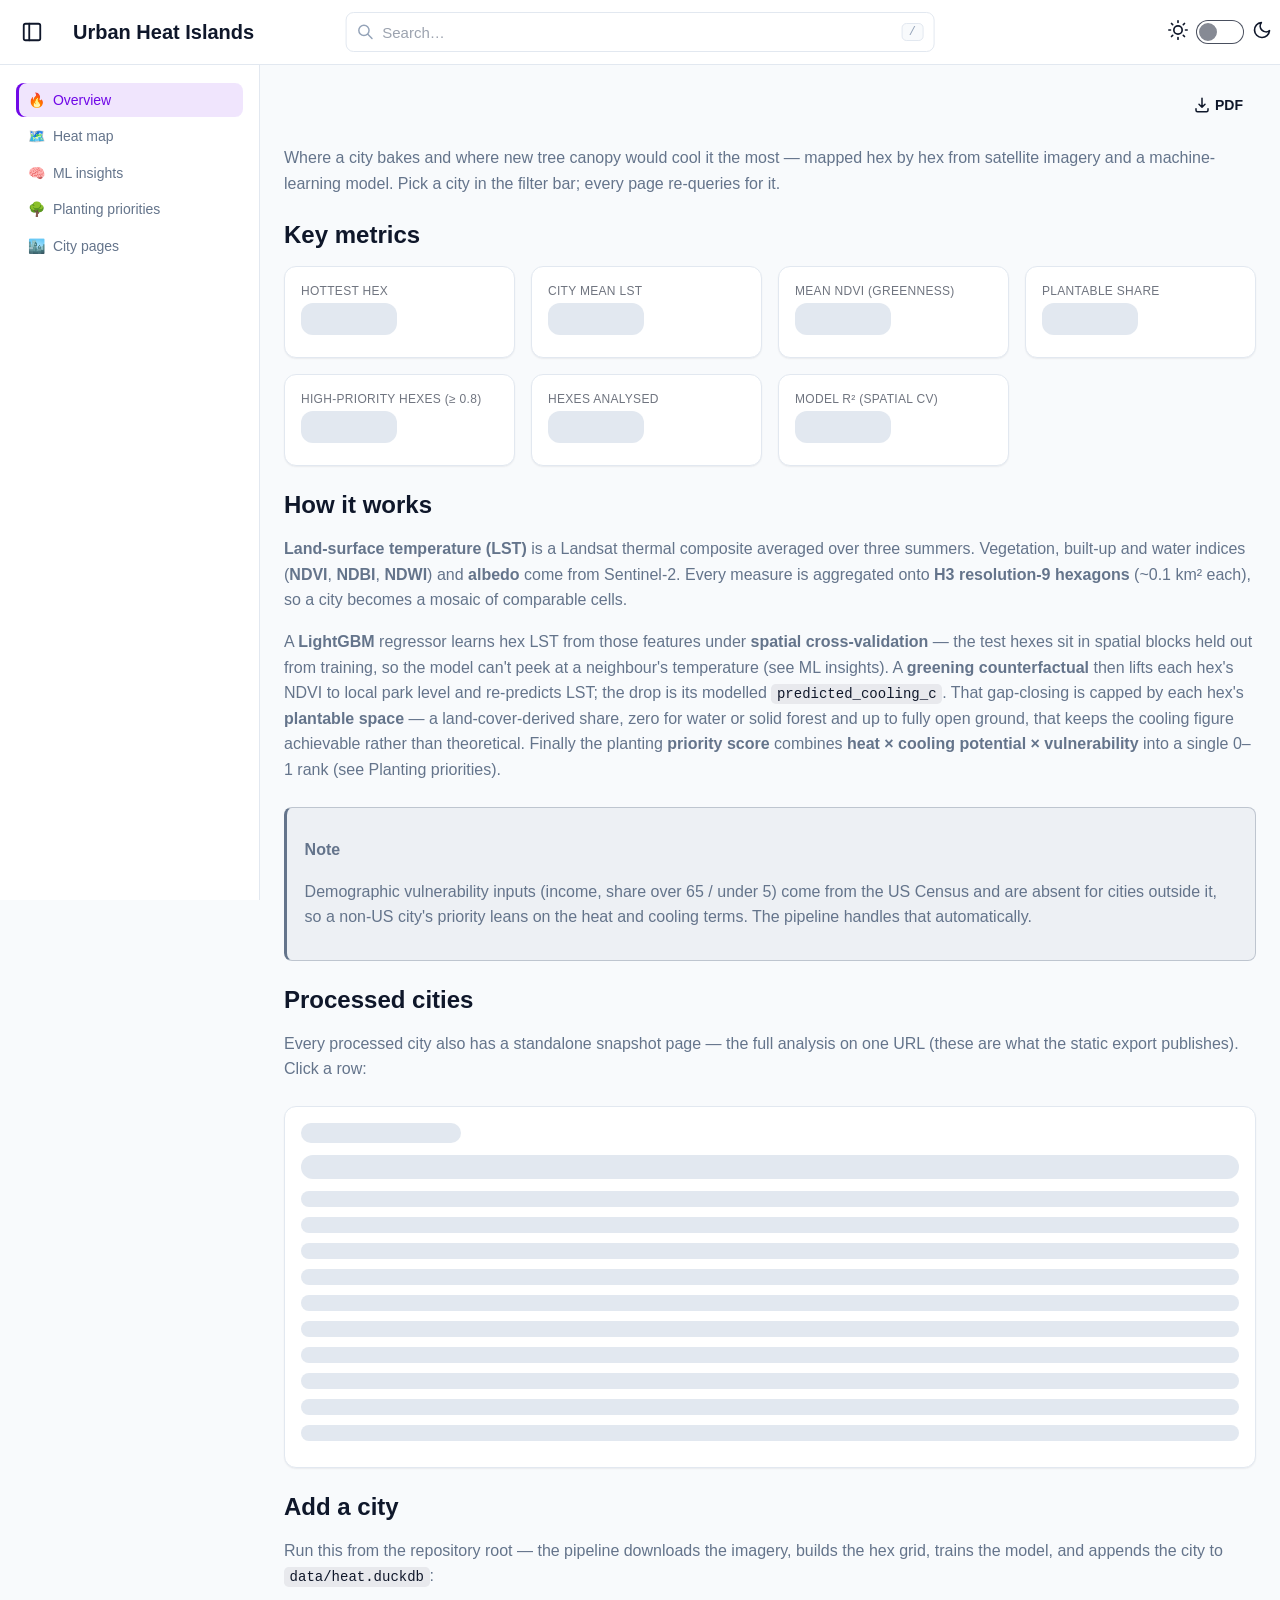
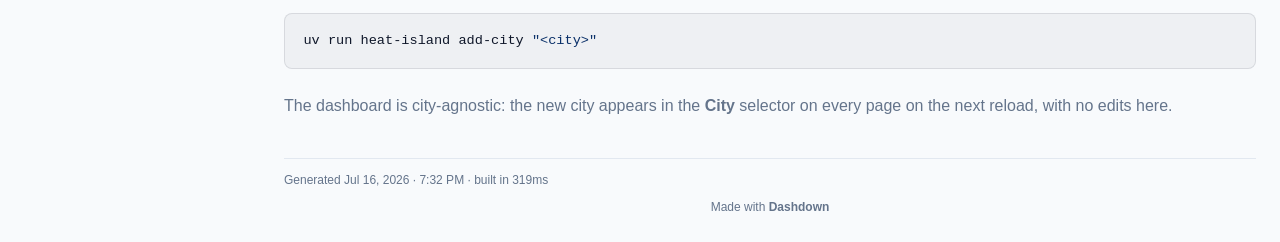
==== commit ad0fe920: "Apply v0.2 review findings; rebuild static site - Add cities/ landing page (fixes 404ing sidebar lin" ====
--- a/site/index.html
+++ b/site/index.html
@@ -190,6 +190,9 @@
 <li class="dashdown-sidenav-item">
 <a href="priorities/index.html" class="dashdown-sidenav-link "><span class="dashdown-sidenav-icon">🌳</span> Planting priorities</a>
 </li>
+<li class="dashdown-sidenav-item">
+<a href="cities/index.html" class="dashdown-sidenav-link "><span class="dashdown-sidenav-icon">🏙️</span> City pages</a>
+</li>
 </ul>
       </nav>
     </aside>
@@ -205,7 +208,7 @@
     
     
     <!-- Present only in `dashdown build` static export: routes query data to pre-rendered JSON. -->
-    <script id="dashdown-build" type="application/json">{"static": true, "dataBase": "_dashdown/data", "builtAt": "2026-07-16T19:11:29.462725+00:00"}</script>
+    <script id="dashdown-build" type="application/json">{"static": true, "dataBase": "_dashdown/data", "builtAt": "2026-07-16T19:32:35.633839+00:00"}</script>
     
     
     <!-- Production / static: no file watcher, so don't open the live-reload SSE
@@ -233,13 +236,13 @@
 by hex from satellite imagery and a machine-learning model. Pick a city in the
 filter bar; every page re-queries for it.</p>
 <h2 id="key-metrics">Key metrics <a class="header-anchor" href="#key-metrics">#</a></h2>
-<div id="dashdown-grid-f46b1042" class="dashdown-grid dashdown-grid-responsive" style="grid-template-columns:repeat(4,minmax(0,1fr));gap:var(--dashdown-grid-gap, 1rem);" data-cols="4"><div id="dashdown-counter-091781c8" data-async-component="counter" data-config="{&quot;query_name&quot;: &quot;kpis&quot;, &quot;row&quot;: 0, &quot;prefix&quot;: &quot;&quot;, &quot;suffix&quot;: &quot;\u00b0C&quot;, &quot;column&quot;: &quot;hottest_hex&quot;, &quot;format&quot;: &quot;number&quot;, &quot;decimals&quot;: 1}" data-query-name="kpis" class="dashdown-counter card bg-base-100 border border-base-300 p-4 flex flex-col"><div class="dashdown-counter-head flex items-center justify-between gap-2"><div class="dashdown-counter-label text-xs font-medium uppercase tracking-wide text-base-content/60">Hottest hex</div><span class="dashdown-counter-delta"></span></div><div class="dashdown-counter-value text-base-content text-2xl font-semibold mt-1"><span class="dashdown-counter-skeleton skeleton inline-block w-24 h-8"></span></div></div>
-<div id="dashdown-counter-24e992d9" data-async-component="counter" data-config="{&quot;query_name&quot;: &quot;kpis&quot;, &quot;row&quot;: 0, &quot;prefix&quot;: &quot;&quot;, &quot;suffix&quot;: &quot;\u00b0C&quot;, &quot;column&quot;: &quot;mean_lst&quot;, &quot;format&quot;: &quot;number&quot;, &quot;decimals&quot;: 1}" data-query-name="kpis" class="dashdown-counter card bg-base-100 border border-base-300 p-4 flex flex-col"><div class="dashdown-counter-head flex items-center justify-between gap-2"><div class="dashdown-counter-label text-xs font-medium uppercase tracking-wide text-base-content/60">City mean LST</div><span class="dashdown-counter-delta"></span></div><div class="dashdown-counter-value text-base-content text-2xl font-semibold mt-1"><span class="dashdown-counter-skeleton skeleton inline-block w-24 h-8"></span></div></div>
-<div id="dashdown-counter-98c005b5" data-async-component="counter" data-config="{&quot;query_name&quot;: &quot;kpis&quot;, &quot;row&quot;: 0, &quot;prefix&quot;: &quot;&quot;, &quot;suffix&quot;: &quot;&quot;, &quot;column&quot;: &quot;mean_ndvi&quot;, &quot;format&quot;: &quot;number&quot;, &quot;decimals&quot;: 2}" data-query-name="kpis" class="dashdown-counter card bg-base-100 border border-base-300 p-4 flex flex-col"><div class="dashdown-counter-head flex items-center justify-between gap-2"><div class="dashdown-counter-label text-xs font-medium uppercase tracking-wide text-base-content/60">Mean NDVI (greenness)</div><span class="dashdown-counter-delta"></span></div><div class="dashdown-counter-value text-base-content text-2xl font-semibold mt-1"><span class="dashdown-counter-skeleton skeleton inline-block w-24 h-8"></span></div></div>
-<div id="dashdown-counter-09b942b5" data-async-component="counter" data-config="{&quot;query_name&quot;: &quot;kpis&quot;, &quot;row&quot;: 0, &quot;prefix&quot;: &quot;&quot;, &quot;suffix&quot;: &quot;&quot;, &quot;column&quot;: &quot;mean_plantable&quot;, &quot;format&quot;: &quot;number&quot;, &quot;decimals&quot;: 2}" data-query-name="kpis" class="dashdown-counter card bg-base-100 border border-base-300 p-4 flex flex-col"><div class="dashdown-counter-head flex items-center justify-between gap-2"><div class="dashdown-counter-label text-xs font-medium uppercase tracking-wide text-base-content/60">Plantable share</div><span class="dashdown-counter-delta"></span></div><div class="dashdown-counter-value text-base-content text-2xl font-semibold mt-1"><span class="dashdown-counter-skeleton skeleton inline-block w-24 h-8"></span></div></div>
-<div id="dashdown-counter-65392784" data-async-component="counter" data-config="{&quot;query_name&quot;: &quot;kpis&quot;, &quot;row&quot;: 0, &quot;prefix&quot;: &quot;&quot;, &quot;suffix&quot;: &quot;&quot;, &quot;column&quot;: &quot;high_priority&quot;, &quot;format&quot;: &quot;number&quot;, &quot;decimals&quot;: 0}" data-query-name="kpis" class="dashdown-counter card bg-base-100 border border-base-300 p-4 flex flex-col"><div class="dashdown-counter-head flex items-center justify-between gap-2"><div class="dashdown-counter-label text-xs font-medium uppercase tracking-wide text-base-content/60">High-priority hexes (≥ 0.8)</div><span class="dashdown-counter-delta"></span></div><div class="dashdown-counter-value text-base-content text-2xl font-semibold mt-1"><span class="dashdown-counter-skeleton skeleton inline-block w-24 h-8"></span></div></div>
-<div id="dashdown-counter-d9264798" data-async-component="counter" data-config="{&quot;query_name&quot;: &quot;kpis&quot;, &quot;row&quot;: 0, &quot;prefix&quot;: &quot;&quot;, &quot;suffix&quot;: &quot;&quot;, &quot;column&quot;: &quot;n_hexes&quot;, &quot;format&quot;: &quot;number&quot;, &quot;decimals&quot;: 0}" data-query-name="kpis" class="dashdown-counter card bg-base-100 border border-base-300 p-4 flex flex-col"><div class="dashdown-counter-head flex items-center justify-between gap-2"><div class="dashdown-counter-label text-xs font-medium uppercase tracking-wide text-base-content/60">Hexes analysed</div><span class="dashdown-counter-delta"></span></div><div class="dashdown-counter-value text-base-content text-2xl font-semibold mt-1"><span class="dashdown-counter-skeleton skeleton inline-block w-24 h-8"></span></div></div>
-<div id="dashdown-counter-191b74ad" data-async-component="counter" data-config="{&quot;query_name&quot;: &quot;model_r2&quot;, &quot;row&quot;: 0, &quot;prefix&quot;: &quot;&quot;, &quot;suffix&quot;: &quot;&quot;, &quot;column&quot;: &quot;r2&quot;, &quot;format&quot;: &quot;number&quot;, &quot;decimals&quot;: 3}" data-query-name="model_r2" class="dashdown-counter card bg-base-100 border border-base-300 p-4 flex flex-col"><div class="dashdown-counter-head flex items-center justify-between gap-2"><div class="dashdown-counter-label text-xs font-medium uppercase tracking-wide text-base-content/60">Model R² (spatial CV)</div><span class="dashdown-counter-delta"></span></div><div class="dashdown-counter-value text-base-content text-2xl font-semibold mt-1"><span class="dashdown-counter-skeleton skeleton inline-block w-24 h-8"></span></div></div></div>
+<div id="dashdown-grid-c0e07653" class="dashdown-grid dashdown-grid-responsive" style="grid-template-columns:repeat(4,minmax(0,1fr));gap:var(--dashdown-grid-gap, 1rem);" data-cols="4"><div id="dashdown-counter-8da9d140" data-async-component="counter" data-config="{&quot;query_name&quot;: &quot;kpis&quot;, &quot;row&quot;: 0, &quot;prefix&quot;: &quot;&quot;, &quot;suffix&quot;: &quot;\u00b0C&quot;, &quot;column&quot;: &quot;hottest_hex&quot;, &quot;format&quot;: &quot;number&quot;, &quot;decimals&quot;: 1}" data-query-name="kpis" class="dashdown-counter card bg-base-100 border border-base-300 p-4 flex flex-col"><div class="dashdown-counter-head flex items-center justify-between gap-2"><div class="dashdown-counter-label text-xs font-medium uppercase tracking-wide text-base-content/60">Hottest hex</div><span class="dashdown-counter-delta"></span></div><div class="dashdown-counter-value text-base-content text-2xl font-semibold mt-1"><span class="dashdown-counter-skeleton skeleton inline-block w-24 h-8"></span></div></div>
+<div id="dashdown-counter-076a5a43" data-async-component="counter" data-config="{&quot;query_name&quot;: &quot;kpis&quot;, &quot;row&quot;: 0, &quot;prefix&quot;: &quot;&quot;, &quot;suffix&quot;: &quot;\u00b0C&quot;, &quot;column&quot;: &quot;mean_lst&quot;, &quot;format&quot;: &quot;number&quot;, &quot;decimals&quot;: 1}" data-query-name="kpis" class="dashdown-counter card bg-base-100 border border-base-300 p-4 flex flex-col"><div class="dashdown-counter-head flex items-center justify-between gap-2"><div class="dashdown-counter-label text-xs font-medium uppercase tracking-wide text-base-content/60">City mean LST</div><span class="dashdown-counter-delta"></span></div><div class="dashdown-counter-value text-base-content text-2xl font-semibold mt-1"><span class="dashdown-counter-skeleton skeleton inline-block w-24 h-8"></span></div></div>
+<div id="dashdown-counter-c2a1d7e1" data-async-component="counter" data-config="{&quot;query_name&quot;: &quot;kpis&quot;, &quot;row&quot;: 0, &quot;prefix&quot;: &quot;&quot;, &quot;suffix&quot;: &quot;&quot;, &quot;column&quot;: &quot;mean_ndvi&quot;, &quot;format&quot;: &quot;number&quot;, &quot;decimals&quot;: 2}" data-query-name="kpis" class="dashdown-counter card bg-base-100 border border-base-300 p-4 flex flex-col"><div class="dashdown-counter-head flex items-center justify-between gap-2"><div class="dashdown-counter-label text-xs font-medium uppercase tracking-wide text-base-content/60">Mean NDVI (greenness)</div><span class="dashdown-counter-delta"></span></div><div class="dashdown-counter-value text-base-content text-2xl font-semibold mt-1"><span class="dashdown-counter-skeleton skeleton inline-block w-24 h-8"></span></div></div>
+<div id="dashdown-counter-dfe701d2" data-async-component="counter" data-config="{&quot;query_name&quot;: &quot;kpis&quot;, &quot;row&quot;: 0, &quot;prefix&quot;: &quot;&quot;, &quot;suffix&quot;: &quot;&quot;, &quot;column&quot;: &quot;mean_plantable&quot;, &quot;format&quot;: &quot;number&quot;, &quot;decimals&quot;: 2}" data-query-name="kpis" class="dashdown-counter card bg-base-100 border border-base-300 p-4 flex flex-col"><div class="dashdown-counter-head flex items-center justify-between gap-2"><div class="dashdown-counter-label text-xs font-medium uppercase tracking-wide text-base-content/60">Plantable share</div><span class="dashdown-counter-delta"></span></div><div class="dashdown-counter-value text-base-content text-2xl font-semibold mt-1"><span class="dashdown-counter-skeleton skeleton inline-block w-24 h-8"></span></div></div>
+<div id="dashdown-counter-6bd5b88a" data-async-component="counter" data-config="{&quot;query_name&quot;: &quot;kpis&quot;, &quot;row&quot;: 0, &quot;prefix&quot;: &quot;&quot;, &quot;suffix&quot;: &quot;&quot;, &quot;column&quot;: &quot;high_priority&quot;, &quot;format&quot;: &quot;number&quot;, &quot;decimals&quot;: 0}" data-query-name="kpis" class="dashdown-counter card bg-base-100 border border-base-300 p-4 flex flex-col"><div class="dashdown-counter-head flex items-center justify-between gap-2"><div class="dashdown-counter-label text-xs font-medium uppercase tracking-wide text-base-content/60">High-priority hexes (≥ 0.8)</div><span class="dashdown-counter-delta"></span></div><div class="dashdown-counter-value text-base-content text-2xl font-semibold mt-1"><span class="dashdown-counter-skeleton skeleton inline-block w-24 h-8"></span></div></div>
+<div id="dashdown-counter-f09b2d46" data-async-component="counter" data-config="{&quot;query_name&quot;: &quot;kpis&quot;, &quot;row&quot;: 0, &quot;prefix&quot;: &quot;&quot;, &quot;suffix&quot;: &quot;&quot;, &quot;column&quot;: &quot;n_hexes&quot;, &quot;format&quot;: &quot;number&quot;, &quot;decimals&quot;: 0}" data-query-name="kpis" class="dashdown-counter card bg-base-100 border border-base-300 p-4 flex flex-col"><div class="dashdown-counter-head flex items-center justify-between gap-2"><div class="dashdown-counter-label text-xs font-medium uppercase tracking-wide text-base-content/60">Hexes analysed</div><span class="dashdown-counter-delta"></span></div><div class="dashdown-counter-value text-base-content text-2xl font-semibold mt-1"><span class="dashdown-counter-skeleton skeleton inline-block w-24 h-8"></span></div></div>
+<div id="dashdown-counter-14e74e4a" data-async-component="counter" data-config="{&quot;query_name&quot;: &quot;model_r2&quot;, &quot;row&quot;: 0, &quot;prefix&quot;: &quot;&quot;, &quot;suffix&quot;: &quot;&quot;, &quot;column&quot;: &quot;r2&quot;, &quot;format&quot;: &quot;number&quot;, &quot;decimals&quot;: 3}" data-query-name="model_r2" class="dashdown-counter card bg-base-100 border border-base-300 p-4 flex flex-col"><div class="dashdown-counter-head flex items-center justify-between gap-2"><div class="dashdown-counter-label text-xs font-medium uppercase tracking-wide text-base-content/60">Model R² (spatial CV)</div><span class="dashdown-counter-delta"></span></div><div class="dashdown-counter-value text-base-content text-2xl font-semibold mt-1"><span class="dashdown-counter-skeleton skeleton inline-block w-24 h-8"></span></div></div></div>
 <h2 id="how-it-works">How it works <a class="header-anchor" href="#how-it-works">#</a></h2>
 <p><strong>Land-surface temperature (LST)</strong> is a Landsat thermal composite averaged over
 three summers. Vegetation, built-up and water indices (<strong>NDVI</strong>, <strong>NDBI</strong>,
@@ -263,7 +266,7 @@
 </div><h2 id="processed-cities">Processed cities <a class="header-anchor" href="#processed-cities">#</a></h2>
 <p>Every processed city also has a standalone snapshot page — the full analysis on
 one URL (these are what the static export publishes). Click a row:</p>
-<div class="dashdown-table card bg-base-100 border border-base-300" id="dashdown-table-a73332b6" data-async-component="table" data-config="{&quot;query_name&quot;: &quot;cities_dir&quot;, &quot;title&quot;: &quot;Cities in data/heat.duckdb&quot;, &quot;limit&quot;: 100, &quot;link_column&quot;: null, &quot;link_pattern&quot;: null, &quot;empty_message&quot;: &quot;No data available&quot;, &quot;page_size&quot;: 10, &quot;row_link&quot;: &quot;/cities/{city_id}&quot;, &quot;search&quot;: true, &quot;search_placeholder&quot;: &quot;Search\u2026&quot;, &quot;search_auto&quot;: true, &quot;export&quot;: true}" data-component-id="dashdown-table-a73332b6" data-query-name="cities_dir"><div class="card-body p-4"><div class="dashdown-table-skeleton"><div class="skeleton h-5 w-40 mb-3"></div><div class="skeleton h-6 w-full mb-3"></div><div class="skeleton h-4 w-full mb-2.5"></div><div class="skeleton h-4 w-full mb-2.5"></div><div class="skeleton h-4 w-full mb-2.5"></div><div class="skeleton h-4 w-full mb-2.5"></div><div class="skeleton h-4 w-full mb-2.5"></div><div class="skeleton h-4 w-full mb-2.5"></div><div class="skeleton h-4 w-full mb-2.5"></div><div class="skeleton h-4 w-full mb-2.5"></div><div class="skeleton h-4 w-full mb-2.5"></div><div class="skeleton h-4 w-full mb-2.5"></div></div></div></div>
+<div class="dashdown-table card bg-base-100 border border-base-300" id="dashdown-table-4070339c" data-async-component="table" data-config="{&quot;query_name&quot;: &quot;cities_dir&quot;, &quot;title&quot;: &quot;Cities in data/heat.duckdb&quot;, &quot;limit&quot;: 100, &quot;link_column&quot;: null, &quot;link_pattern&quot;: null, &quot;empty_message&quot;: &quot;No data available&quot;, &quot;page_size&quot;: 10, &quot;row_link&quot;: &quot;/cities/{city_id}&quot;, &quot;search&quot;: true, &quot;search_placeholder&quot;: &quot;Search\u2026&quot;, &quot;search_auto&quot;: true, &quot;export&quot;: true}" data-component-id="dashdown-table-4070339c" data-query-name="cities_dir"><div class="card-body p-4"><div class="dashdown-table-skeleton"><div class="skeleton h-5 w-40 mb-3"></div><div class="skeleton h-6 w-full mb-3"></div><div class="skeleton h-4 w-full mb-2.5"></div><div class="skeleton h-4 w-full mb-2.5"></div><div class="skeleton h-4 w-full mb-2.5"></div><div class="skeleton h-4 w-full mb-2.5"></div><div class="skeleton h-4 w-full mb-2.5"></div><div class="skeleton h-4 w-full mb-2.5"></div><div class="skeleton h-4 w-full mb-2.5"></div><div class="skeleton h-4 w-full mb-2.5"></div><div class="skeleton h-4 w-full mb-2.5"></div><div class="skeleton h-4 w-full mb-2.5"></div></div></div></div>
 <h2 id="add-a-city">Add a city <a class="header-anchor" href="#add-a-city">#</a></h2>
 <p>Run this from the repository root — the pipeline downloads the imagery, builds
 the hex grid, trains the model, and appends the city to <code>data/heat.duckdb</code>:</p>
@@ -276,7 +279,7 @@
       
       
       <footer class="dashdown-build-stamp dashdown-content-col">
-        Generated <time datetime="2026-07-16T19:11:29.462725+00:00" data-dashdown-build-time>Jul 16, 2026 at 19:11 UTC</time> · built in 331ms
+        Generated <time datetime="2026-07-16T19:32:35.633839+00:00" data-dashdown-build-time>Jul 16, 2026 at 19:32 UTC</time> · built in 319ms
       </footer>
       
 
